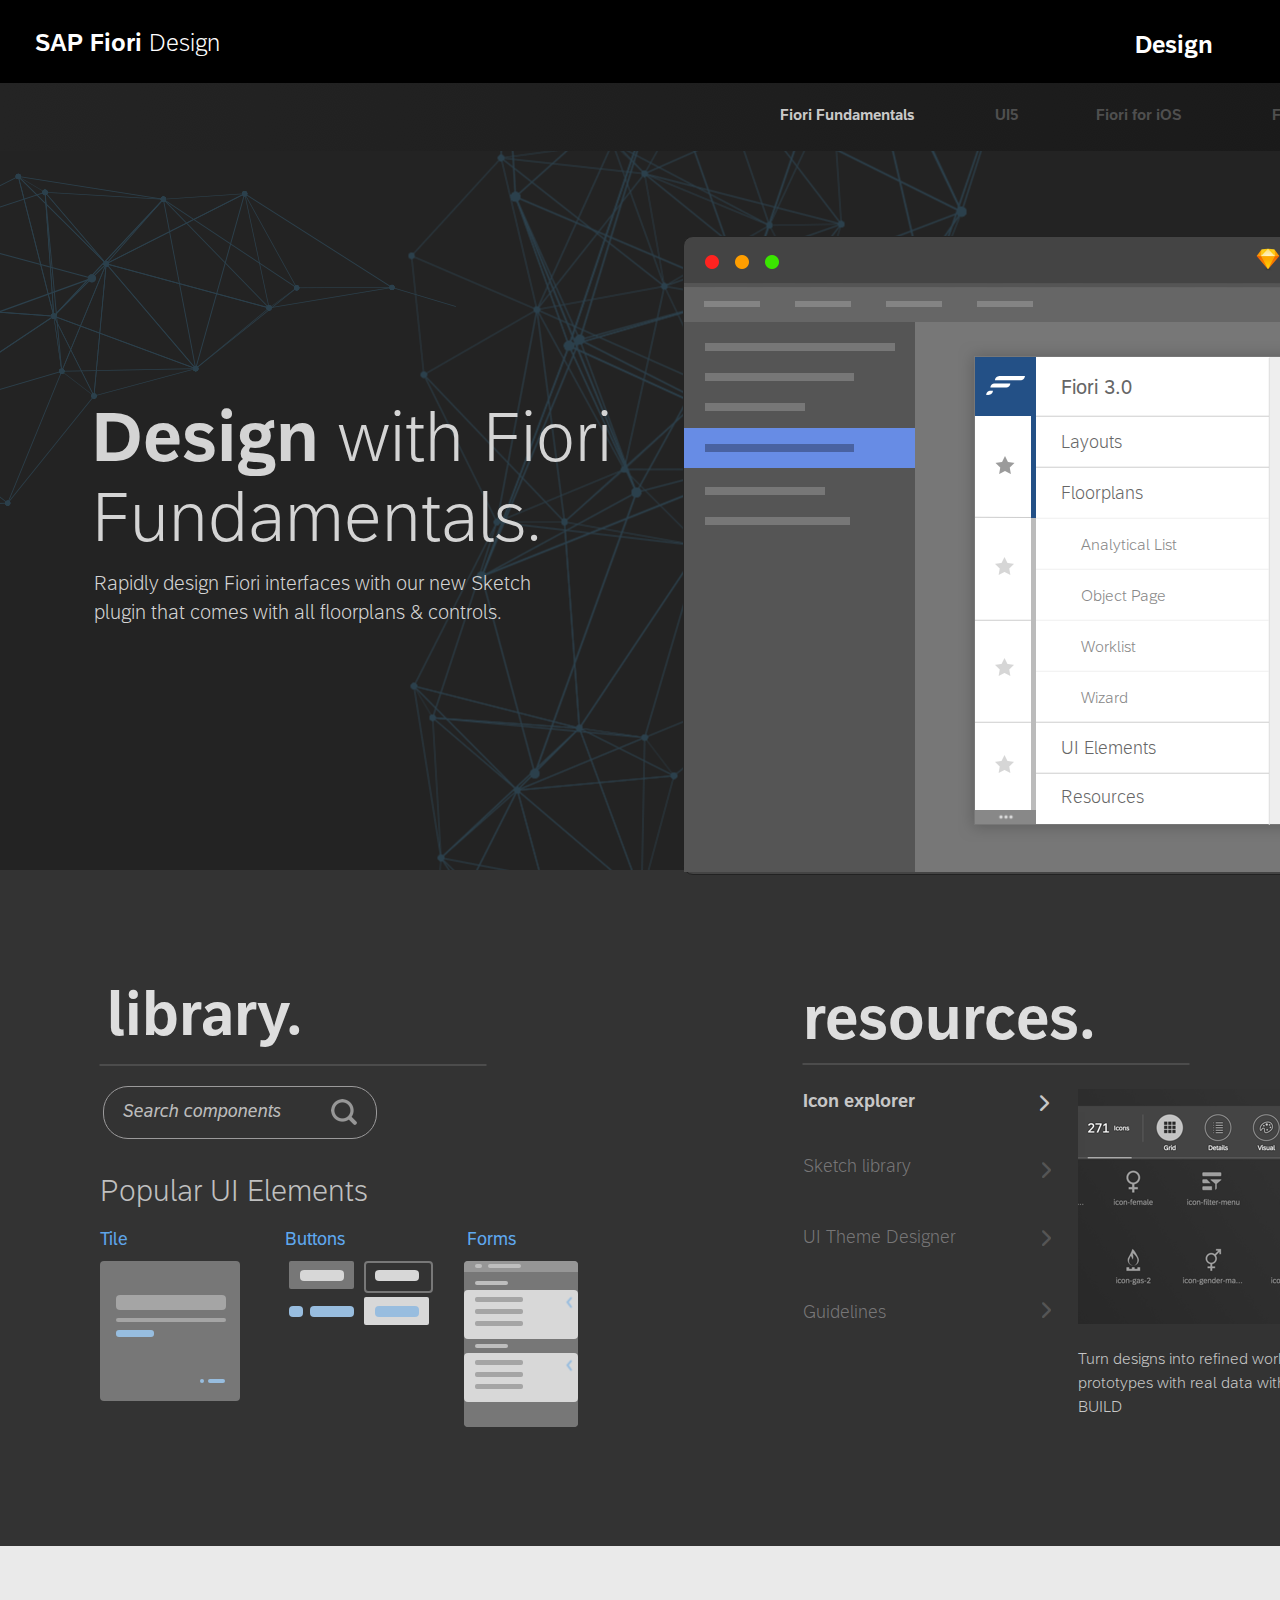
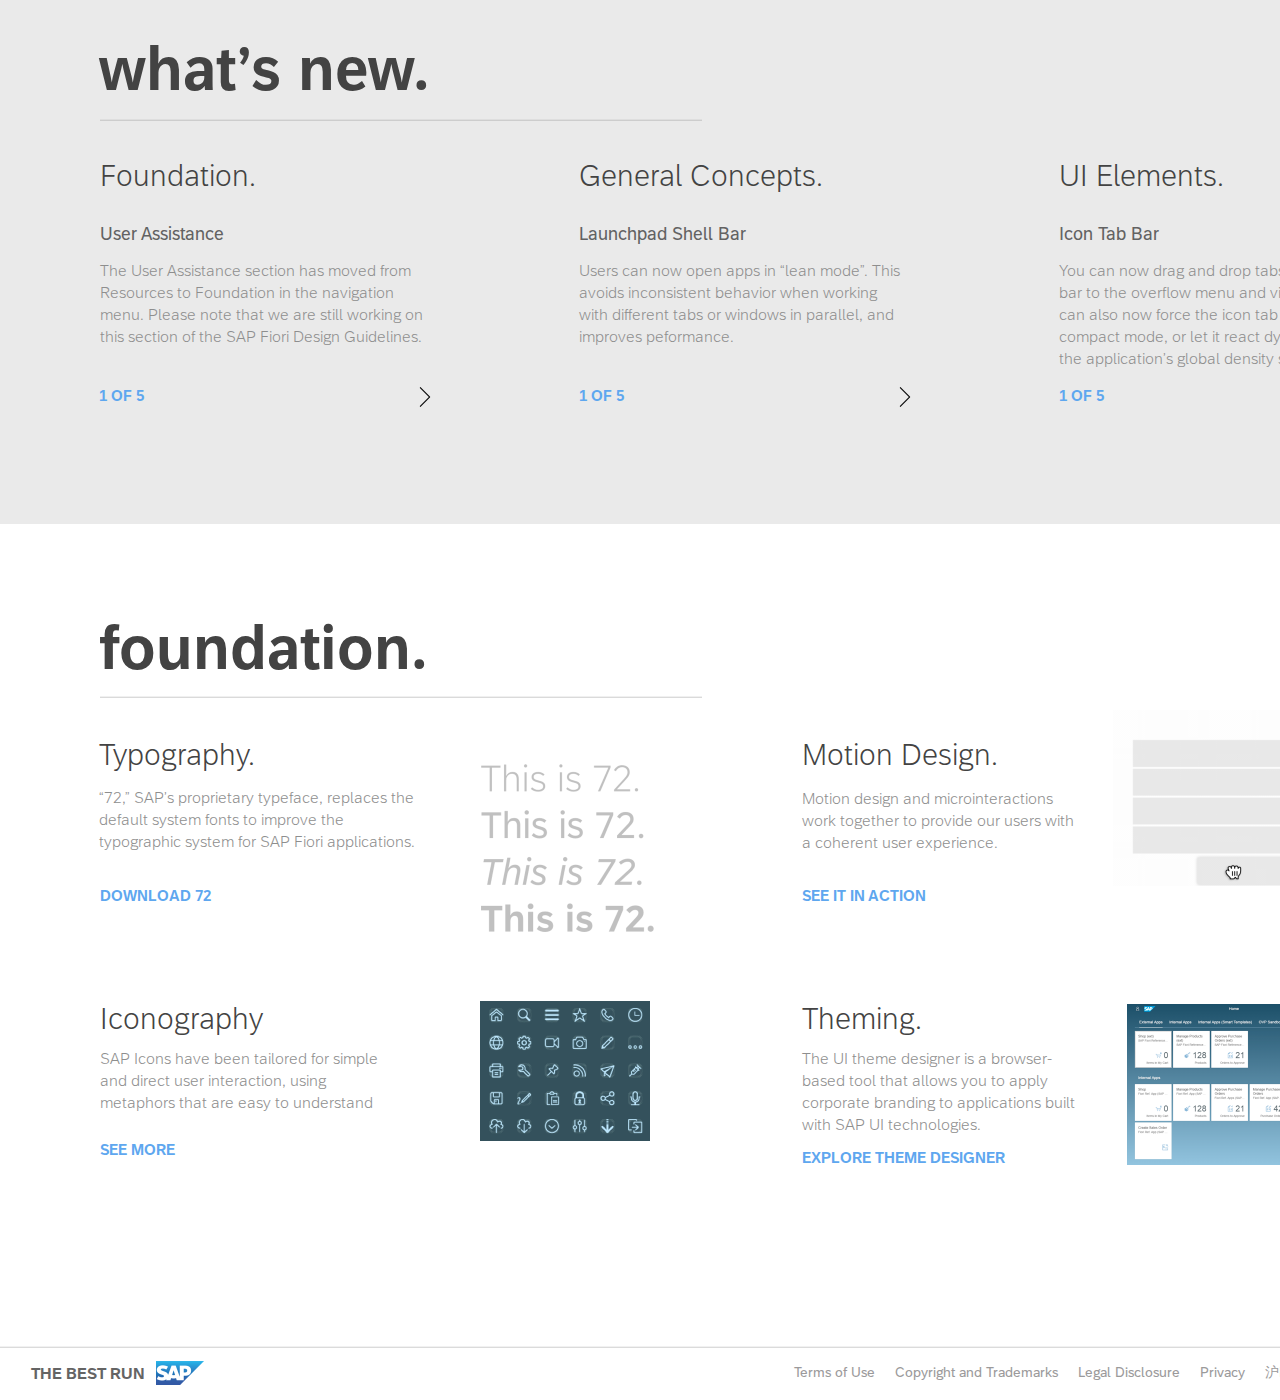
==== a2design.html @ 9e237ff6 "done" ====
<!DOCTYPE html>
<html>
    <head>
        <link href="./img/favicon.png" rel="shortcut icon"/>
        <meta charset="utf-8"/>
        <meta content="width=1440px, maximum-scale=1.0" name="viewport"/>
        <link href="./css/a2Design.css" rel="stylesheet" type="text/css"/>
        <meta content="Launchpad by Anima" name="author">
        </meta>
    </head>
    <body style="margin: 0;
 background: rgba(255, 255, 255, 1.0);">
        <input id="anPageName" name="page" type="hidden" value="a2design"/>
        <div class="a2design">
            <div style="width: 1440px; height: 100%; position:relative; margin:auto;">
                <div class="rectangle4">
                </div>
                <img anima-src="./img/2-design-group-1443.png" class="group1443" src="[data-uri]"/>
                <div class="designwithfiorifu">
                    <span class="span1">Design</span><span class="span2"> with Fiori Fundamentals.</span>
                </div>
                <div class="rapidlydesignfiori">
                    Rapidly design Fiori interfaces with our new Sketch plugin that comes with all floorplans &amp; controls.
                </div>
                <div class="rectangle17">
                </div>
                <div class="rectangle6copy">
                </div>
                <div class="foundation">
                    Foundation.
                </div>
                <div class="generalconcepts">
                    General Concepts.
                </div>
                <div class="uielements">
                    UI Elements.
                </div>
                <div class="theuserassistance">
                    The User Assistance section has moved from Resources to Foundation in the navigation menu. Please note that we are still working on this section of the SAP Fiori Design Guidelines.
                </div>
                <div class="userscannowopena">
                    Users can now open apps in “lean mode”. This avoids inconsistent behavior when working with different tabs or windows in parallel, and improves peformance.
                </div>
                <div class="youcannowdragand">
                    You can now drag and drop tabs from the tab bar to the overflow menu and vice versa. You can also now force the icon tab bar into a compact mode, or let it react dynamically to the application’s global density setting.
                </div>
                <div class="userassistance">
                    User Assistance
                </div>
                <div class="launchpadshellbar">
                    Launchpad Shell Bar
                </div>
                <div class="icontabbar">
                    Icon Tab Bar
                </div>
                <div class="a1of5copy4">
                    1 OF 5
                </div>
                <div class="a1of5copy5">
                    1 OF 5
                </div>
                <div class="a1of5copy6">
                    1 OF 5
                </div>
                <img anima-src="./img/3-develop-next@2x.png" class="nextcopy4" src="[data-uri]"/>
                <img anima-src="./img/3-develop-next@2x.png" class="nextcopy5" src="[data-uri]"/>
                <img anima-src="./img/3-develop-next@2x.png" class="nextcopy6" src="[data-uri]"/>
                <div class="rectangle16">
                </div>
                <div class="foundation1">
                    foundation.
                </div>
                <div class="typography">
                    Typography.
                </div>
                <div class="motiondesign">
                    Motion Design.
                </div>
                <div class="theming">
                    Theming.
                </div>
                <div class="iconography">
                    Iconography
                </div>
                <div class="u201c72u201dsapu2019spropriet">
                    “72,” SAP’s proprietary typeface, replaces the default system fonts to improve the typographic system for SAP Fiori applications.
                </div>
                <div class="motiondesignandmi">
                    Motion design and microinteractions work together to provide our users with a coherent user experience.
                </div>
                <div class="theuithemedesigne">
                    The UI theme designer is a browser-based tool that allows you to apply corporate branding to applications built with SAP UI technologies.
                </div>
                <div class="sapiconshavebeen">
                    SAP Icons have been tailored for simple and direct user interaction, using metaphors that are easy to understand
                </div>
                <div class="seemore">
                    SEE MORE
                </div>
                <div class="download72">
                    DOWNLOAD 72
                </div>
                <div class="seeitinaction">
                    SEE IT IN ACTION
                </div>
                <div class="explorethemedesign">
                    EXPLORE THEME DESIGNER
                </div>
                <img anima-src="./img/2-design-bitmap@2x.png" class="bitmap" src="[data-uri]"/>
                <img anima-src="./img/2-design-bitmap 1@2x.png" class="bitmap1" src="[data-uri]"/>
                <img anima-src="./img/2-design-bitmap 2@2x.png" class="bitmap2" src="[data-uri]"/>
                <img anima-src="./img/2-design-bitmap 3@2x.png" class="bitmap3" src="[data-uri]"/>
                <div class="whatu2019snew">
                    what’s new.
                </div>
                <img anima-src="./img/1-home-line-copy-2.png" class="linecopy2" src="[data-uri]"/>
                <img anima-src="./img/1-home-line-copy-2.png" class="linecopy5" src="[data-uri]"/>
                <div class="group3copy">
                    <img anima-src="./img/2-design-line-2-copy-3.png" class="line2copy3" src="[data-uri]"/>
                    <div class="shellfooter">
                        <div class="background">
                        </div>
                        <div class="privacy">
                            Privacy
                        </div>
                        <div class="u6caaicpu590709046015u53f72">
                            <span class="span1">沪</span><span class="span2">ICP</span><span class="span3">备</span><span class="span4">09046015</span><span class="span5">号</span><span class="span6">-2</span>
                        </div>
                        <div class="legaldisclosure">
                            Legal Disclosure
                        </div>
                        <div class="copyrightandtradem">
                            Copyright and Trademarks
                        </div>
                        <div class="termsofuse">
                            Terms of Use
                        </div>
                        <div class="group">
                            <div class="group2">
                                <img anima-src="./img/3-library-logo@2x.png" class="logo" src="[data-uri]"/>
                                <div class="thebestrun">
                                    THE BEST RUN
                                </div>
                            </div>
                        </div>
                    </div>
                </div>
                <div class="group14">
                    <img anima-src="./img/2-design-rectangle-6.png" class="rectangle6" src="[data-uri]"/>
                    <div class="fiorifundamentalscopy">
                        Fiori Fundamentals
                    </div>
                    <div class="ui5">
                        UI5
                    </div>
                    <div class="fioriforios">
                        Fiori for iOS
                    </div>
                    <div class="fioriforandroid">
                        Fiori for Android
                    </div>
                    <div class="group2copy">
                        <div class="rectangle13">
                        </div>
                        <div class="rectangle13copy">
                        </div>
                        <div class="develop1">
                            Develop
                        </div>
                        <div class="design1">
                            Design
                        </div>
                    </div>
                    <div class="rectangle5">
                    </div>
                    <a href="index.html">
                        <div class="sapfioridesign">
                            <span class="span1">SAP Fiori </span><span class="span2">Design </span>
                        </div>
                    </a>
                    <div class="design">
                        Design
                    </div>
                    <a href="a3develop.html">
                        <div class="develop">
                            Develop
                        </div>
                    </a>
                </div>
                <div class="group5">
                    <div class="tile">
                        Tile
                    </div>
                    <div class="popularuielements">
                        Popular UI Elements
                    </div>
                    <div class="buttons">
                        Buttons
                    </div>
                    <div class="forms">
                        Forms
                    </div>
                    <div class="resources">
                        resources.
                    </div>
                    <div class="iconexplorer">
                        Icon explorer
                    </div>
                    <div class="sketchlibrary">
                        Sketch library
                    </div>
                    <div class="uithemedesigner">
                        UI Theme Designer
                    </div>
                    <div class="guidelines">
                        Guidelines
                    </div>
                    <a href="a3library.html">
                        <div class="library">
                            library.
                        </div>
                    </a>
                    <img anima-src="./img/2-design-line-copy-2 1.png" class="linecopy21" src="[data-uri]"/>
                    <img anima-src="./img/2-design-line-copy-2 1.png" class="linecopy3" src="[data-uri]"/>
                    <div class="ue0e3">
                        
                    </div>
                    <div class="ue0e3copy">
                        
                    </div>
                    <div class="ue0e3copy2">
                        
                    </div>
                    <div class="ue0e3copy3">
                        
                    </div>
                    <div class="rectangle10">
                    </div>
                    <img anima-src="./img/2-design-search@2x.png" class="search" src="[data-uri]"/>
                    <div class="searchcomponents">
                        Search components
                    </div>
                    <div class="turndesignsintore">
                        Turn designs into refined working prototypes with real data with BUILD
                    </div>
                    <div class="group16">
                        <div class="rectangle12">
                        </div>
                        <div class="rectanglecopy">
                        </div>
                        <div class="rectanglecopy2">
                        </div>
                        <div class="rectangle23copy">
                        </div>
                        <div class="rectangle23copy4">
                        </div>
                        <div class="rectangle23copy5">
                        </div>
                    </div>
                    <div class="group17">
                        <div class="group16copy2">
                            <div class="rectangle12">
                            </div>
                        </div>
                        <div class="group16copy3">
                            <div class="rectangle12">
                            </div>
                        </div>
                        <div class="group16copy4">
                            <div class="rectangle12">
                            </div>
                        </div>
                        <div class="rectangle24">
                        </div>
                        <div class="rectangle24copy">
                        </div>
                        <div class="rectangle24copy2">
                        </div>
                        <div class="rectangle24copy3">
                        </div>
                        <div class="rectangle24copy4">
                        </div>
                    </div>
                    <div class="group18">
                        <div class="rectangle12">
                        </div>
                        <div class="rectangle">
                        </div>
                        <div class="rectanglecopy5">
                        </div>
                        <div class="rectanglecopy21">
                        </div>
                        <div class="rectanglecopy11">
                        </div>
                        <div class="rectanglecopy12">
                        </div>
                        <div class="rectanglecopy9">
                        </div>
                        <div class="rectanglecopy10">
                        </div>
                        <div class="rectanglecopy16">
                        </div>
                        <div class="rectanglecopy23">
                        </div>
                        <div class="rectanglecopy15">
                        </div>
                        <div class="rectanglecopy24">
                        </div>
                        <div class="rectanglecopy22">
                        </div>
                        <div class="rectanglecopy25">
                        </div>
                        <img anima-src="./img/2-design-path-3-copy@2x.png" class="path3" src="[data-uri]"/>
                        <img anima-src="./img/2-design-path-3-copy@2x.png" class="path3copy" src="[data-uri]"/>
                    </div>
                    <div class="a01">
                        <div class="mask">
                        </div>
                        <img anima-src="./img/2-design-01.png" class="a011" src="[data-uri]"/>
                    </div>
                </div>
                <img anima-src="./img/3-develop-group-1443-copy-2.png" class="group1443copy" src="[data-uri]"/>
                <div class="group4copy">
                    <div class="mask">
                    </div>
                    <div class="group4copy1">
                        <div class="rectangle7">
                        </div>
                        <div class="rectangle8">
                        </div>
                        <div class="rectangle81">
                        </div>
                        <div class="rectangle14copy">
                        </div>
                        <div class="rectangle14copy5">
                        </div>
                        <div class="rectangle14copy6">
                        </div>
                        <div class="rectangle14copy7">
                        </div>
                        <div class="rectangle82">
                        </div>
                        <img anima-src="./img/3-develop-line-4.png" class="line4" src="[data-uri]"/>
                        <img anima-src="./img/2-design-oval@2x.png" class="oval" src="[data-uri]"/>
                        <img anima-src="./img/3-develop-oval 1@2x.png" class="oval1" src="[data-uri]"/>
                        <img anima-src="./img/2-design-oval 2@2x.png" class="oval2" src="[data-uri]"/>
                        <div class="rectangle14">
                        </div>
                        <div class="rectangle141">
                        </div>
                        <div class="rectangle14copy1">
                        </div>
                        <div class="rectangle142">
                        </div>
                        <div class="rectangle14copy2">
                        </div>
                        <div class="rectangle15">
                        </div>
                        <div class="rectangle143">
                        </div>
                        <img anima-src="./img/2-design-sketch-mac-icon2x@2x.png" class="sketchmacicon2x" src="[data-uri]"/>
                        <div class="group3">
                            <img anima-src="./img/2-design-rectangle-16.png" class="rectangle162" src="[data-uri]"/>
                            <div class="rectangle161">
                            </div>
                            <img anima-src="./img/2-design-line-5.png" class="line5" src="[data-uri]"/>
                            <img anima-src="./img/2-design-line-5 1.png" class="line51" src="[data-uri]"/>
                            <div class="rectangle174">
                            </div>
                            <div class="rectangle171">
                            </div>
                            <div class="overviewpage">
                                <span class="span1">Overview <br /></span><span class="span2">Page</span>
                            </div>
                            <div class="fiori30">
                                Fiori 3.0
                            </div>
                            <div class="layouts">
                                Layouts
                            </div>
                            <div class="floorplans">
                                Floorplans
                            </div>
                            <div class="analyticallist">
                                Analytical List
                            </div>
                            <div class="objectpage">
                                Object Page
                            </div>
                            <div class="worklist">
                                Worklist
                            </div>
                            <div class="wizard">
                                Wizard
                            </div>
                            <div class="uielements1">
                                UI Elements
                            </div>
                            <div class="resources">
                                Resources
                            </div>
                            <img anima-src="./img/2-design-line-6@2x.png" class="line6" src="[data-uri]"/>
                            <img anima-src="./img/2-design-line-6-copy-7@2x.png" class="line6copy" src="[data-uri]"/>
                            <img anima-src="./img/2-design-line-6-copy-5@2x.png" class="line6copy2" src="[data-uri]"/>
                            <img anima-src="./img/2-design-line-6-copy-5@2x.png" class="line6copy3" src="[data-uri]"/>
                            <img anima-src="./img/2-design-line-6-copy-5@2x.png" class="line6copy4" src="[data-uri]"/>
                            <img anima-src="./img/2-design-line-6-copy-5@2x.png" class="line6copy5" src="[data-uri]"/>
                            <img anima-src="./img/2-design-line-6-copy-7@2x.png" class="line6copy6" src="[data-uri]"/>
                            <img anima-src="./img/2-design-line-6-copy-7@2x.png" class="line6copy7" src="[data-uri]"/>
                            <img anima-src="./img/2-design-line-7@2x.png" class="line7" src="[data-uri]"/>
                            <img anima-src="./img/2-design-line-7-copy-2@2x.png" class="line7copy" src="[data-uri]"/>
                            <img anima-src="./img/2-design-line-7-copy-2@2x.png" class="line7copy2" src="[data-uri]"/>
                            <div class="rectangle172">
                            </div>
                            <div class="rectangle173">
                            </div>
                            <div class="rectangle17copy">
                            </div>
                            <div class="rectangle18">
                            </div>
                            <div class="rectangle19">
                            </div>
                            <div class="rectangle191">
                            </div>
                            <div class="rectangle192">
                            </div>
                            <div class="rectangle19copy">
                            </div>
                            <div class="rectangle193">
                            </div>
                            <div class="rectangle194">
                            </div>
                            <div class="rectangle195">
                            </div>
                            <div class="rectangle196">
                            </div>
                            <div class="rectangle20">
                            </div>
                            <div class="rectangle201">
                            </div>
                            <div class="group2">
                                <img anima-src="./img/2-design-oval-2@2x.png" class="oval21" src="[data-uri]"/>
                                <img anima-src="./img/2-design-oval-2@2x.png" class="oval2copy" src="[data-uri]"/>
                                <img anima-src="./img/2-design-oval-2@2x.png" class="oval2copy2" src="[data-uri]"/>
                            </div>
                            <img anima-src="./img/2-design-bitmap 4@2x.png" class="bitmap4" src="[data-uri]"/>
                            <img anima-src="./img/2-design-star@2x.png" class="star" src="[data-uri]"/>
                            <img anima-src="./img/2-design-star-copy-3@2x.png" class="starcopy" src="[data-uri]"/>
                            <img anima-src="./img/2-design-star-copy-3@2x.png" class="starcopy2" src="[data-uri]"/>
                            <img anima-src="./img/2-design-star-copy-3@2x.png" class="starcopy3" src="[data-uri]"/>
                        </div>
                    </div>
                </div>
            </div>
        </div>
        <!-- Scripts -->
        <script>
            anima_isHidden = function(e) {
                if (!(e instanceof HTMLElement)) return !1;
                if (getComputedStyle(e).display == "none") return !0; else if (e.parentNode && anima_isHidden(e.parentNode)) return !0;
                return !1;
            };
            anima_loadAsyncSrcForTag = function(tag) {
                var elements = document.getElementsByTagName(tag);
                var toLoad = [];
                for (var i = 0; i < elements.length; i++) {
                    var e = elements[i];
                    var src = e.getAttribute("src");
                    var loaded = (src != undefined && src.length > 0 && src != '[data-uri]');
                    if (loaded) continue;
                    var asyncSrc = e.getAttribute("anima-src");
                    if (asyncSrc == undefined || asyncSrc.length == 0) continue;
                    if (anima_isHidden(e)) continue;
                    toLoad.push(e);
                }
                toLoad.sort(function(a, b) {
                    return anima_getTop(a) - anima_getTop(b);
                });
                for (var i = 0; i < toLoad.length; i++) {
                    var e = toLoad[i];
                    var asyncSrc = e.getAttribute("anima-src");
                    e.setAttribute("src", asyncSrc);
                }
            };
            anima_pauseHiddenVideos = function(tag) {
                var elements = document.getElementsByTagName("video");
                for (var i = 0; i < elements.length; i++) {
                    var e = elements[i];
                    var isPlaying = !!(e.currentTime > 0 && !e.paused && !e.ended && e.readyState > 2);
                    var isHidden = anima_isHidden(e);
                    if (!isPlaying && !isHidden && e.getAttribute("autoplay") == "autoplay") {
                        e.play();
                    } else if (isPlaying && isHidden) {
                        e.pause();
                    }
                }
            };
            anima_loadAsyncSrc = function(tag) {
                anima_loadAsyncSrcForTag("img");
                anima_loadAsyncSrcForTag("iframe");
                anima_loadAsyncSrcForTag("video");
                anima_pauseHiddenVideos();
            };
            var anima_getTop = function(e) {
                var top = 0;
                do {
                    top += e.offsetTop || 0;
                    e = e.offsetParent;
                } while (e);
                return top;
            };
            anima_loadAsyncSrc();
            anima_old_onResize = window.onresize;
            anima_new_onResize = undefined;
            anima_updateOnResize = function() {
                if (anima_new_onResize == undefined || window.onresize != anima_new_onResize) {
                    anima_new_onResize = function(x) {
                        if (anima_old_onResize != undefined) anima_old_onResize(x);
                        anima_loadAsyncSrc();
                    };
                    window.onresize = anima_new_onResize;
                    setTimeout(function() {
                        anima_updateOnResize();
                    }, 3000);
                }
            };
            anima_updateOnResize();
            setTimeout(function() {
                anima_loadAsyncSrc();
            }, 200);
        </script>
        <!-- End of Scripts -->
    </body>
</html>
---- css/a2Design.css ----
@import url('https://fonts.googleapis.com/css?family=Roboto:400,700');

@font-face {
  font-family: "72-Bold";
  src: url('../fonts/72-Bold.ttf') format("truetype");
}
@font-face {
  font-family: "72-Light";
  src: url('../fonts/72-Light.ttf') format("truetype");
}
@font-face {
  font-family: "72-Regular";
  src: url('../fonts/72-Regular.ttf') format("truetype");
}
@font-face {
  font-family: "SAP-icons";
  src: url('../fonts/SAP-icons.ttf') format("truetype");
}
@font-face {
  font-family: "72-Italic";
  src: url('../fonts/72-Italic.ttf') format("truetype");
}

.a2design {
  width               : 100%;
  min-width           : 1440px;
  height              : 100vh;
  min-height          : 3000px;
  position            : relative;
  overflow            : hidden;
  margin              : 0px;
  background-color    : rgba(255, 255, 255, 1.0);
}
a {
  text-decoration     : none;
}
div {
  -webkit-text-size-adjust: none;
}
div {
  -webkit-text-size-adjust: none;
}
.a2design .rectangle4 {
  background-color    : rgba(35, 35, 35, 1.0);
  top                 : 0px;
  height              : 876px;
  width               : 1440px;
  position            : absolute;
  margin              : 0;
  left                : 0px;
  -ms-transform       : rotate(0deg); /* IE 9 */
  -webkit-transform   : rotate(0deg); /* Chrome, Safari, Opera */
  transform           : rotate(0deg);
}
.a2design .group1443 {
  background-color    : rgba(255,255,255,0.0);
  top                 : 272px;
  height              : 612px;
  width               : 1253px;
  position            : absolute;
  margin              : 0;
  left                : 87px;
  -ms-transform       : rotate(-90deg); /* IE 9 */
  -webkit-transform   : rotate(-90deg); /* Chrome, Safari, Opera */
  transform           : rotate(-90deg);
}
.a2design .designwithfiorifu {
  background-color    : rgba(255,255,255,0.0);
  top                 : 397px;
  height              : auto;
  width               : 562px;
  position            : absolute;
  margin              : 0;
  left                : 92px;
  -ms-transform       : rotate(0deg); /* IE 9 */
  -webkit-transform   : rotate(0deg); /* Chrome, Safari, Opera */
  transform           : rotate(0deg);
  font-family         : "72-Bold", Helvetica, Arial, serif;
  font-size           : 70.0px;
  color               : rgba(212, 212, 212, 1.0);
  text-align          : left;
  line-height         : 80.0px;
}
.a2design .designwithfiorifu .span1 {
  
}
.a2design .designwithfiorifu .span2 {
  font-family         : "72-Light", Helvetica, Arial, serif;
}
.a2design .rapidlydesignfiori {
  background-color    : rgba(255,255,255,0.0);
  top                 : 568px;
  height              : auto;
  width               : 468px;
  position            : absolute;
  margin              : 0;
  left                : 94px;
  -ms-transform       : rotate(0deg); /* IE 9 */
  -webkit-transform   : rotate(0deg); /* Chrome, Safari, Opera */
  transform           : rotate(0deg);
  font-family         : "72-Light", Helvetica, Arial, serif;
  font-size           : 20.0px;
  color               : rgba(212, 212, 212, 1.0);
  text-align          : left;
  line-height         : 29.0px;
}
.a2design .rectangle17 {
  background-color    : rgba(51, 51, 51, 1.0);
  top                 : 870px;
  height              : 676px;
  width               : 1440px;
  position            : absolute;
  margin              : 0;
  left                : 0px;
  -ms-transform       : rotate(0deg); /* IE 9 */
  -webkit-transform   : rotate(0deg); /* Chrome, Safari, Opera */
  transform           : rotate(0deg);
}
.a2design .rectangle6copy {
  background-color    : rgba(234, 234, 234, 1.0);
  top                 : 1546px;
  height              : 578px;
  width               : 1440px;
  position            : absolute;
  margin              : 0;
  left                : 0px;
  -ms-transform       : rotate(0deg); /* IE 9 */
  -webkit-transform   : rotate(0deg); /* Chrome, Safari, Opera */
  transform           : rotate(0deg);
}
.a2design .foundation {
  background-color    : rgba(255,255,255,0.0);
  top                 : 1758px;
  height              : auto;
  width               : 307px;
  position            : absolute;
  margin              : 0;
  left                : 100px;
  -ms-transform       : rotate(0deg); /* IE 9 */
  -webkit-transform   : rotate(0deg); /* Chrome, Safari, Opera */
  transform           : rotate(0deg);
  font-family         : "72-Light", Helvetica, Arial, serif;
  font-size           : 30.0px;
  color               : rgba(67, 67, 67, 1.0);
  text-align          : left;
  line-height         : 34.0px;
}
.a2design .generalconcepts {
  background-color    : rgba(255,255,255,0.0);
  top                 : 1758px;
  height              : auto;
  width               : auto;
  position            : absolute;
  margin              : 0;
  left                : 579px;
  -ms-transform       : rotate(0deg); /* IE 9 */
  -webkit-transform   : rotate(0deg); /* Chrome, Safari, Opera */
  transform           : rotate(0deg);
  font-family         : "72-Light", Helvetica, Arial, serif;
  font-size           : 30.0px;
  color               : rgba(67, 67, 67, 1.0);
  text-align          : left;
  line-height         : 34.0px;
}
.a2design .uielements {
  background-color    : rgba(255,255,255,0.0);
  top                 : 1758px;
  height              : auto;
  width               : 201px;
  position            : absolute;
  margin              : 0;
  left                : 1059px;
  -ms-transform       : rotate(0deg); /* IE 9 */
  -webkit-transform   : rotate(0deg); /* Chrome, Safari, Opera */
  transform           : rotate(0deg);
  font-family         : "72-Light", Helvetica, Arial, serif;
  font-size           : 30.0px;
  color               : rgba(67, 67, 67, 1.0);
  text-align          : left;
  line-height         : 34.0px;
}
.a2design .theuserassistance {
  background-color    : rgba(255,255,255,0.0);
  top                 : 1860px;
  height              : auto;
  width               : 328px;
  position            : absolute;
  margin              : 0;
  left                : 100px;
  -ms-transform       : rotate(0deg); /* IE 9 */
  -webkit-transform   : rotate(0deg); /* Chrome, Safari, Opera */
  transform           : rotate(0deg);
  font-family         : "72-Light", Helvetica, Arial, serif;
  font-size           : 16.0px;
  color               : rgba(142, 142, 142, 1.0);
  text-align          : left;
  line-height         : 22.0px;
}
.a2design .userscannowopena {
  background-color    : rgba(255,255,255,0.0);
  top                 : 1860px;
  height              : auto;
  width               : 325px;
  position            : absolute;
  margin              : 0;
  left                : 579px;
  -ms-transform       : rotate(0deg); /* IE 9 */
  -webkit-transform   : rotate(0deg); /* Chrome, Safari, Opera */
  transform           : rotate(0deg);
  font-family         : "72-Light", Helvetica, Arial, serif;
  font-size           : 16.0px;
  color               : rgba(142, 142, 142, 1.0);
  text-align          : left;
  line-height         : 22.0px;
}
.a2design .youcannowdragand {
  background-color    : rgba(255,255,255,0.0);
  top                 : 1860px;
  height              : auto;
  width               : 325px;
  position            : absolute;
  margin              : 0;
  left                : 1059px;
  -ms-transform       : rotate(0deg); /* IE 9 */
  -webkit-transform   : rotate(0deg); /* Chrome, Safari, Opera */
  transform           : rotate(0deg);
  font-family         : "72-Light", Helvetica, Arial, serif;
  font-size           : 16.0px;
  color               : rgba(142, 142, 142, 1.0);
  text-align          : left;
  line-height         : 22.0px;
}
.a2design .userassistance {
  background-color    : rgba(255,255,255,0.0);
  top                 : 1824px;
  height              : auto;
  width               : 164px;
  position            : absolute;
  margin              : 0;
  left                : 100px;
  -ms-transform       : rotate(0deg); /* IE 9 */
  -webkit-transform   : rotate(0deg); /* Chrome, Safari, Opera */
  transform           : rotate(0deg);
  font-family         : "72-Regular", Helvetica, Arial, serif;
  font-size           : 18.0px;
  color               : rgba(98, 98, 98, 1.0);
  text-align          : left;
  line-height         : 21.0px;
}
.a2design .launchpadshellbar {
  background-color    : rgba(255,255,255,0.0);
  top                 : 1824px;
  height              : auto;
  width               : 248px;
  position            : absolute;
  margin              : 0;
  left                : 579px;
  -ms-transform       : rotate(0deg); /* IE 9 */
  -webkit-transform   : rotate(0deg); /* Chrome, Safari, Opera */
  transform           : rotate(0deg);
  font-family         : "72-Regular", Helvetica, Arial, serif;
  font-size           : 18.0px;
  color               : rgba(98, 98, 98, 1.0);
  text-align          : left;
  line-height         : 21.0px;
}
.a2design .icontabbar {
  background-color    : rgba(255,255,255,0.0);
  top                 : 1824px;
  height              : auto;
  width               : 164px;
  position            : absolute;
  margin              : 0;
  left                : 1059px;
  -ms-transform       : rotate(0deg); /* IE 9 */
  -webkit-transform   : rotate(0deg); /* Chrome, Safari, Opera */
  transform           : rotate(0deg);
  font-family         : "72-Regular", Helvetica, Arial, serif;
  font-size           : 18.0px;
  color               : rgba(98, 98, 98, 1.0);
  text-align          : left;
  line-height         : 21.0px;
}
.a2design .a1of5copy4 {
  background-color    : rgba(255,255,255,0.0);
  top                 : 1987px;
  height              : auto;
  width               : 69px;
  position            : absolute;
  margin              : 0;
  left                : 579px;
  -ms-transform       : rotate(0deg); /* IE 9 */
  -webkit-transform   : rotate(0deg); /* Chrome, Safari, Opera */
  transform           : rotate(0deg);
  font-family         : "72-Bold", Helvetica, Arial, serif;
  font-size           : 15.0px;
  color               : rgba(94, 167, 239, 1.0);
  text-align          : left;
  line-height         : 17.0px;
}
.a2design .a1of5copy5 {
  background-color    : rgba(255,255,255,0.0);
  top                 : 1987px;
  height              : auto;
  width               : 69px;
  position            : absolute;
  margin              : 0;
  left                : 99px;
  -ms-transform       : rotate(0deg); /* IE 9 */
  -webkit-transform   : rotate(0deg); /* Chrome, Safari, Opera */
  transform           : rotate(0deg);
  font-family         : "72-Bold", Helvetica, Arial, serif;
  font-size           : 15.0px;
  color               : rgba(94, 167, 239, 1.0);
  text-align          : left;
  line-height         : 17.0px;
}
.a2design .a1of5copy6 {
  background-color    : rgba(255,255,255,0.0);
  top                 : 1987px;
  height              : auto;
  width               : 69px;
  position            : absolute;
  margin              : 0;
  left                : 1059px;
  -ms-transform       : rotate(0deg); /* IE 9 */
  -webkit-transform   : rotate(0deg); /* Chrome, Safari, Opera */
  transform           : rotate(0deg);
  font-family         : "72-Bold", Helvetica, Arial, serif;
  font-size           : 15.0px;
  color               : rgba(94, 167, 239, 1.0);
  text-align          : left;
  line-height         : 17.0px;
}
.a2design .nextcopy4 {
  background-color    : rgba(255,255,255,0.0);
  top                 : 1987px;
  height              : 20px;
  width               : 20px;
  position            : absolute;
  margin              : 0;
  left                : 895px;
  -ms-transform       : rotate(0deg); /* IE 9 */
  -webkit-transform   : rotate(0deg); /* Chrome, Safari, Opera */
  transform           : rotate(0deg);
}
.a2design .nextcopy5 {
  background-color    : rgba(255,255,255,0.0);
  top                 : 1987px;
  height              : 20px;
  width               : 20px;
  position            : absolute;
  margin              : 0;
  left                : 415px;
  -ms-transform       : rotate(0deg); /* IE 9 */
  -webkit-transform   : rotate(0deg); /* Chrome, Safari, Opera */
  transform           : rotate(0deg);
}
.a2design .nextcopy6 {
  background-color    : rgba(255,255,255,0.0);
  top                 : 1987px;
  height              : 20px;
  width               : 20px;
  position            : absolute;
  margin              : 0;
  left                : 1362px;
  -ms-transform       : rotate(0deg); /* IE 9 */
  -webkit-transform   : rotate(0deg); /* Chrome, Safari, Opera */
  transform           : rotate(0deg);
}
.a2design .rectangle16 {
  background-color    : rgba(255, 255, 255, 1.0);
  top                 : 2124px;
  height              : 876px;
  width               : 1440px;
  position            : absolute;
  margin              : 0;
  left                : 0px;
  -ms-transform       : rotate(0deg); /* IE 9 */
  -webkit-transform   : rotate(0deg); /* Chrome, Safari, Opera */
  transform           : rotate(0deg);
}
.a2design .foundation1 {
  background-color    : rgba(255,255,255,0.0);
  top                 : 2214px;
  height              : auto;
  width               : 362px;
  position            : absolute;
  margin              : 0;
  left                : 99px;
  -ms-transform       : rotate(0deg); /* IE 9 */
  -webkit-transform   : rotate(0deg); /* Chrome, Safari, Opera */
  transform           : rotate(0deg);
  font-family         : "72-Bold", Helvetica, Arial, serif;
  font-size           : 60.0px;
  color               : rgba(67, 67, 67, 1.0);
  text-align          : left;
  line-height         : 69.0px;
}
.a2design .typography {
  background-color    : rgba(255,255,255,0.0);
  top                 : 2337px;
  height              : auto;
  width               : 307px;
  position            : absolute;
  margin              : 0;
  left                : 99px;
  -ms-transform       : rotate(0deg); /* IE 9 */
  -webkit-transform   : rotate(0deg); /* Chrome, Safari, Opera */
  transform           : rotate(0deg);
  font-family         : "72-Light", Helvetica, Arial, serif;
  font-size           : 30.0px;
  color               : rgba(67, 67, 67, 1.0);
  text-align          : left;
  line-height         : 34.0px;
}
.a2design .motiondesign {
  background-color    : rgba(255,255,255,0.0);
  top                 : 2337px;
  height              : auto;
  width               : 307px;
  position            : absolute;
  margin              : 0;
  left                : 802px;
  -ms-transform       : rotate(0deg); /* IE 9 */
  -webkit-transform   : rotate(0deg); /* Chrome, Safari, Opera */
  transform           : rotate(0deg);
  font-family         : "72-Light", Helvetica, Arial, serif;
  font-size           : 30.0px;
  color               : rgba(67, 67, 67, 1.0);
  text-align          : left;
  line-height         : 34.0px;
}
.a2design .theming {
  background-color    : rgba(255,255,255,0.0);
  top                 : 2601px;
  height              : auto;
  width               : 201px;
  position            : absolute;
  margin              : 0;
  left                : 802px;
  -ms-transform       : rotate(0deg); /* IE 9 */
  -webkit-transform   : rotate(0deg); /* Chrome, Safari, Opera */
  transform           : rotate(0deg);
  font-family         : "72-Light", Helvetica, Arial, serif;
  font-size           : 30.0px;
  color               : rgba(67, 67, 67, 1.0);
  text-align          : left;
  line-height         : 34.0px;
}
.a2design .iconography {
  background-color    : rgba(255,255,255,0.0);
  top                 : 2601px;
  height              : auto;
  width               : 260px;
  position            : absolute;
  margin              : 0;
  left                : 100px;
  -ms-transform       : rotate(0deg); /* IE 9 */
  -webkit-transform   : rotate(0deg); /* Chrome, Safari, Opera */
  transform           : rotate(0deg);
  font-family         : "72-Light", Helvetica, Arial, serif;
  font-size           : 30.0px;
  color               : rgba(67, 67, 67, 1.0);
  text-align          : left;
  line-height         : 34.0px;
}
.a2design .u201c72u201dsapu2019spropriet {
  background-color    : rgba(255,255,255,0.0);
  top                 : 2387px;
  height              : auto;
  width               : 325px;
  position            : absolute;
  margin              : 0;
  left                : 99px;
  -ms-transform       : rotate(0deg); /* IE 9 */
  -webkit-transform   : rotate(0deg); /* Chrome, Safari, Opera */
  transform           : rotate(0deg);
  font-family         : "72-Light", Helvetica, Arial, serif;
  font-size           : 16.0px;
  color               : rgba(142, 142, 142, 1.0);
  text-align          : left;
  line-height         : 22.0px;
}
.a2design .motiondesignandmi {
  background-color    : rgba(255,255,255,0.0);
  top                 : 2388px;
  height              : auto;
  width               : 284px;
  position            : absolute;
  margin              : 0;
  left                : 802px;
  -ms-transform       : rotate(0deg); /* IE 9 */
  -webkit-transform   : rotate(0deg); /* Chrome, Safari, Opera */
  transform           : rotate(0deg);
  font-family         : "72-Light", Helvetica, Arial, serif;
  font-size           : 16.0px;
  color               : rgba(142, 142, 142, 1.0);
  text-align          : left;
  line-height         : 22.0px;
}
.a2design .theuithemedesigne {
  background-color    : rgba(255,255,255,0.0);
  top                 : 2648px;
  height              : auto;
  width               : 292px;
  position            : absolute;
  margin              : 0;
  left                : 802px;
  -ms-transform       : rotate(0deg); /* IE 9 */
  -webkit-transform   : rotate(0deg); /* Chrome, Safari, Opera */
  transform           : rotate(0deg);
  font-family         : "72-Light", Helvetica, Arial, serif;
  font-size           : 16.0px;
  color               : rgba(142, 142, 142, 1.0);
  text-align          : left;
  line-height         : 22.0px;
}
.a2design .sapiconshavebeen {
  background-color    : rgba(255,255,255,0.0);
  top                 : 2648px;
  height              : auto;
  width               : 292px;
  position            : absolute;
  margin              : 0;
  left                : 100px;
  -ms-transform       : rotate(0deg); /* IE 9 */
  -webkit-transform   : rotate(0deg); /* Chrome, Safari, Opera */
  transform           : rotate(0deg);
  font-family         : "72-Light", Helvetica, Arial, serif;
  font-size           : 16.0px;
  color               : rgba(142, 142, 142, 1.0);
  text-align          : left;
  line-height         : 22.0px;
}
.a2design .seemore {
  background-color    : rgba(255,255,255,0.0);
  top                 : 2741px;
  height              : auto;
  width               : 136px;
  position            : absolute;
  margin              : 0;
  left                : 100px;
  -ms-transform       : rotate(0deg); /* IE 9 */
  -webkit-transform   : rotate(0deg); /* Chrome, Safari, Opera */
  transform           : rotate(0deg);
  font-family         : "72-Bold", Helvetica, Arial, serif;
  font-size           : 15.0px;
  color               : rgba(94, 167, 239, 1.0);
  text-align          : left;
  line-height         : 17.0px;
}
.a2design .download72 {
  background-color    : rgba(255,255,255,0.0);
  top                 : 2487px;
  height              : auto;
  width               : 136px;
  position            : absolute;
  margin              : 0;
  left                : 100px;
  -ms-transform       : rotate(0deg); /* IE 9 */
  -webkit-transform   : rotate(0deg); /* Chrome, Safari, Opera */
  transform           : rotate(0deg);
  font-family         : "72-Bold", Helvetica, Arial, serif;
  font-size           : 15.0px;
  color               : rgba(94, 167, 239, 1.0);
  text-align          : left;
  line-height         : 17.0px;
}
.a2design .seeitinaction {
  background-color    : rgba(255,255,255,0.0);
  top                 : 2487px;
  height              : auto;
  width               : 136px;
  position            : absolute;
  margin              : 0;
  left                : 802px;
  -ms-transform       : rotate(0deg); /* IE 9 */
  -webkit-transform   : rotate(0deg); /* Chrome, Safari, Opera */
  transform           : rotate(0deg);
  font-family         : "72-Bold", Helvetica, Arial, serif;
  font-size           : 15.0px;
  color               : rgba(94, 167, 239, 1.0);
  text-align          : left;
  line-height         : 17.0px;
}
.a2design .explorethemedesign {
  background-color    : rgba(255,255,255,0.0);
  top                 : 2749px;
  height              : auto;
  width               : 216px;
  position            : absolute;
  margin              : 0;
  left                : 802px;
  -ms-transform       : rotate(0deg); /* IE 9 */
  -webkit-transform   : rotate(0deg); /* Chrome, Safari, Opera */
  transform           : rotate(0deg);
  font-family         : "72-Bold", Helvetica, Arial, serif;
  font-size           : 15.0px;
  color               : rgba(94, 167, 239, 1.0);
  text-align          : left;
  line-height         : 17.0px;
}
.a2design .bitmap {
  background-color    : rgba(255,255,255,0.0);
  top                 : 2364px;
  height              : 168px;
  width               : 173px;
  position            : absolute;
  margin              : 0;
  left                : 481px;
  -ms-transform       : rotate(0deg); /* IE 9 */
  -webkit-transform   : rotate(0deg); /* Chrome, Safari, Opera */
  transform           : rotate(0deg);
  opacity             : 0.32;
}
.a2design .bitmap1 {
  background-color    : rgba(255,255,255,0.0);
  top                 : 2310px;
  height              : 176px;
  width               : 228px;
  position            : absolute;
  margin              : 0;
  left                : 1113px;
  -ms-transform       : rotate(0deg); /* IE 9 */
  -webkit-transform   : rotate(0deg); /* Chrome, Safari, Opera */
  transform           : rotate(0deg);
}
.a2design .bitmap2 {
  background-color    : rgba(255,255,255,0.0);
  top                 : 2601px;
  height              : 140px;
  width               : 170px;
  position            : absolute;
  margin              : 0;
  left                : 480px;
  -ms-transform       : rotate(0deg); /* IE 9 */
  -webkit-transform   : rotate(0deg); /* Chrome, Safari, Opera */
  transform           : rotate(0deg);
}
.a2design .bitmap3 {
  background-color    : rgba(255,255,255,0.0);
  top                 : 2604px;
  height              : 161px;
  width               : 214px;
  position            : absolute;
  margin              : 0;
  left                : 1127px;
  -ms-transform       : rotate(0deg); /* IE 9 */
  -webkit-transform   : rotate(0deg); /* Chrome, Safari, Opera */
  transform           : rotate(0deg);
}
.a2design .whatu2019snew {
  background-color    : rgba(255,255,255,0.0);
  top                 : 1635px;
  height              : auto;
  width               : 362px;
  position            : absolute;
  margin              : 0;
  left                : 99px;
  -ms-transform       : rotate(0deg); /* IE 9 */
  -webkit-transform   : rotate(0deg); /* Chrome, Safari, Opera */
  transform           : rotate(0deg);
  font-family         : "72-Bold", Helvetica, Arial, serif;
  font-size           : 60.0px;
  color               : rgba(67, 67, 67, 1.0);
  text-align          : left;
  line-height         : 69.0px;
}
.a2design .linecopy2 {
  background-color    : rgba(255,255,255,0.0);
  top                 : 1719px;
  height              : 2px;
  width               : 602px;
  position            : absolute;
  margin              : 0;
  left                : 100px;
  -ms-transform       : rotate(0deg); /* IE 9 */
  -webkit-transform   : rotate(0deg); /* Chrome, Safari, Opera */
  transform           : rotate(0deg);
  opacity             : 0.5;
}
.a2design .linecopy5 {
  background-color    : rgba(255,255,255,0.0);
  top                 : 2296px;
  height              : 2px;
  width               : 602px;
  position            : absolute;
  margin              : 0;
  left                : 100px;
  -ms-transform       : rotate(0deg); /* IE 9 */
  -webkit-transform   : rotate(0deg); /* Chrome, Safari, Opera */
  transform           : rotate(0deg);
  opacity             : 0.5;
}
.a2design .group3copy {
  background-color    : rgba(255,255,255,0.0);
  top                 : 2946px;
  height              : 51px;
  width               : 1441px;
  position            : absolute;
  margin              : 0;
  left                : -1px;
  -ms-transform       : rotate(0deg); /* IE 9 */
  -webkit-transform   : rotate(0deg); /* Chrome, Safari, Opera */
  transform           : rotate(0deg);
}
.a2design .group3copy .line2copy3 {
  background-color    : rgba(255,255,255,0.0);
  top                 : 0px;
  height              : 3px;
  width               : 1441px;
  position            : absolute;
  margin              : 0;
  left                : 0px;
  -ms-transform       : rotate(0deg); /* IE 9 */
  -webkit-transform   : rotate(0deg); /* Chrome, Safari, Opera */
  transform           : rotate(0deg);
}
.a2design .group3copy .shellfooter {
  background-color    : rgba(255,255,255,0.0);
  top                 : 3px;
  height              : 48px;
  width               : 1440px;
  position            : absolute;
  margin              : 0;
  left                : 0px;
  overflow            : hidden;
  -ms-transform       : rotate(0deg); /* IE 9 */
  -webkit-transform   : rotate(0deg); /* Chrome, Safari, Opera */
  transform           : rotate(0deg);
}
.a2design .group3copy .shellfooter .background {
  background-color    : rgba(255,255,255,0.0);
  top                 : 0px;
  height              : 48px;
  width               : 1440px;
  position            : absolute;
  margin              : 0;
  left                : 0px;
  -ms-transform       : rotate(0deg); /* IE 9 */
  -webkit-transform   : rotate(0deg); /* Chrome, Safari, Opera */
  transform           : rotate(0deg);
}
.a2design .group3copy .shellfooter .privacy {
  background-color    : rgba(255,255,255,0.0);
  top                 : 12px;
  height              : auto;
  width               : auto;
  position            : absolute;
  margin              : 0;
  left                : 1201px;
  -ms-transform       : rotate(0deg); /* IE 9 */
  -webkit-transform   : rotate(0deg); /* Chrome, Safari, Opera */
  transform           : rotate(0deg);
  font-family         : "72-Regular", Helvetica, Arial, serif;
  font-size           : 14.0px;
  color               : rgba(155, 154, 155, 1.0);
  text-align          : right;
  line-height         : 22.0px;
}
.a2design .group3copy .shellfooter .u6caaicpu590709046015u53f72 {
  background-color    : rgba(255,255,255,0.0);
  top                 : 12px;
  height              : auto;
  width               : auto;
  position            : absolute;
  margin              : 0;
  left                : 1266px;
  -ms-transform       : rotate(0deg); /* IE 9 */
  -webkit-transform   : rotate(0deg); /* Chrome, Safari, Opera */
  transform           : rotate(0deg);
  font-family         : "PingFangSC-Regular", Helvetica, Arial, serif;
  font-size           : 14.0px;
  color               : rgba(155, 154, 155, 1.0);
  text-align          : right;
  line-height         : 22.0px;
}
.a2design .group3copy .shellfooter .u6caaicpu590709046015u53f72 .span1 {
  
}
.a2design .group3copy .shellfooter .u6caaicpu590709046015u53f72 .span2 {
  font-family         : "72-Regular", Helvetica, Arial, serif;
}
.a2design .group3copy .shellfooter .u6caaicpu590709046015u53f72 .span3 {
  
}
.a2design .group3copy .shellfooter .u6caaicpu590709046015u53f72 .span4 {
  font-family         : "72-Regular", Helvetica, Arial, serif;
}
.a2design .group3copy .shellfooter .u6caaicpu590709046015u53f72 .span5 {
  
}
.a2design .group3copy .shellfooter .u6caaicpu590709046015u53f72 .span6 {
  font-family         : "72-Regular", Helvetica, Arial, serif;
}
.a2design .group3copy .shellfooter .legaldisclosure {
  background-color    : rgba(255,255,255,0.0);
  top                 : 12px;
  height              : auto;
  width               : auto;
  position            : absolute;
  margin              : 0;
  left                : 1079px;
  -ms-transform       : rotate(0deg); /* IE 9 */
  -webkit-transform   : rotate(0deg); /* Chrome, Safari, Opera */
  transform           : rotate(0deg);
  font-family         : "72-Regular", Helvetica, Arial, serif;
  font-size           : 14.0px;
  color               : rgba(155, 154, 155, 1.0);
  text-align          : right;
  line-height         : 22.0px;
}
.a2design .group3copy .shellfooter .copyrightandtradem {
  background-color    : rgba(255,255,255,0.0);
  top                 : 12px;
  height              : auto;
  width               : auto;
  position            : absolute;
  margin              : 0;
  left                : 896px;
  -ms-transform       : rotate(0deg); /* IE 9 */
  -webkit-transform   : rotate(0deg); /* Chrome, Safari, Opera */
  transform           : rotate(0deg);
  font-family         : "72-Regular", Helvetica, Arial, serif;
  font-size           : 14.0px;
  color               : rgba(155, 154, 155, 1.0);
  text-align          : right;
  line-height         : 22.0px;
}
.a2design .group3copy .shellfooter .termsofuse {
  background-color    : rgba(255,255,255,0.0);
  top                 : 12px;
  height              : auto;
  width               : auto;
  position            : absolute;
  margin              : 0;
  left                : 795px;
  -ms-transform       : rotate(0deg); /* IE 9 */
  -webkit-transform   : rotate(0deg); /* Chrome, Safari, Opera */
  transform           : rotate(0deg);
  font-family         : "72-Regular", Helvetica, Arial, serif;
  font-size           : 14.0px;
  color               : rgba(155, 154, 155, 1.0);
  text-align          : right;
  line-height         : 22.0px;
}
.a2design .group3copy .shellfooter .group {
  background-color    : rgba(255,255,255,0.0);
  top                 : 12px;
  height              : 24px;
  width               : 173px;
  position            : absolute;
  margin              : 0;
  left                : 32px;
  -ms-transform       : rotate(0deg); /* IE 9 */
  -webkit-transform   : rotate(0deg); /* Chrome, Safari, Opera */
  transform           : rotate(0deg);
}
.a2design .group3copy .shellfooter .group .group2 {
  background-color    : rgba(255,255,255,0.0);
  top                 : 0px;
  height              : 24px;
  width               : 173px;
  position            : relative;
  margin              : 0;
  left                : 0px;
  -ms-transform       : rotate(0deg); /* IE 9 */
  -webkit-transform   : rotate(0deg); /* Chrome, Safari, Opera */
  transform           : rotate(0deg);
}
.a2design .group3copy .shellfooter .group .group2 .logo {
  background-color    : rgba(255,255,255,0.0);
  top                 : 0px;
  height              : 24px;
  width               : 48px;
  position            : absolute;
  margin              : 0;
  left                : 125px;
  -ms-transform       : rotate(0deg); /* IE 9 */
  -webkit-transform   : rotate(0deg); /* Chrome, Safari, Opera */
  transform           : rotate(0deg);
}
.a2design .group3copy .shellfooter .group .group2 .thebestrun {
  background-color    : rgba(255,255,255,0.0);
  top                 : 4px;
  height              : auto;
  width               : auto;
  position            : absolute;
  margin              : 0;
  left                : 0px;
  -ms-transform       : rotate(0deg); /* IE 9 */
  -webkit-transform   : rotate(0deg); /* Chrome, Safari, Opera */
  transform           : rotate(0deg);
  font-family         : "72-Bold", Helvetica, Arial, serif;
  font-size           : 16.0px;
  color               : rgba(100, 100, 100, 1.0);
  text-align          : left;
  line-height         : 18.0px;
}
.a2design .group14 {
  background-color    : rgba(255,255,255,0.0);
  top                 : 0px;
  height              : 151px;
  width               : 1440px;
  position            : absolute;
  margin              : 0;
  left                : 0px;
  -ms-transform       : rotate(0deg); /* IE 9 */
  -webkit-transform   : rotate(0deg); /* Chrome, Safari, Opera */
  transform           : rotate(0deg);
}
.a2design .group14 .rectangle6 {
  background-color    : rgba(255,255,255,0.0);
  top                 : 83px;
  height              : 68px;
  width               : 1440px;
  position            : fixed;
  margin              : 0;
  left                : 0px;
  -ms-transform       : rotate(0deg); /* IE 9 */
  -webkit-transform   : rotate(0deg); /* Chrome, Safari, Opera */
  transform           : rotate(0deg);
}
.a2design .group14 .fiorifundamentalscopy {
  background-color    : rgba(255,255,255,0.0);
  top                 : 106px;
  height              : auto;
  width               : 147px;
  position            : absolute;
  margin              : 0;
  left                : 780px;
  -ms-transform       : rotate(0deg); /* IE 9 */
  -webkit-transform   : rotate(0deg); /* Chrome, Safari, Opera */
  transform           : rotate(0deg);
  font-family         : "72-Bold", Helvetica, Arial, serif;
  font-size           : 15.0px;
  color               : rgba(201, 201, 201, 1.0);
  text-align          : left;
  line-height         : 17.0px;
}
.a2design .group14 .ui5 {
  background-color    : rgba(255,255,255,0.0);
  top                 : 106px;
  height              : auto;
  width               : 34px;
  position            : absolute;
  margin              : 0;
  left                : 995px;
  -ms-transform       : rotate(0deg); /* IE 9 */
  -webkit-transform   : rotate(0deg); /* Chrome, Safari, Opera */
  transform           : rotate(0deg);
  font-family         : "72-Bold", Helvetica, Arial, serif;
  font-size           : 15.0px;
  color               : rgba(79, 79, 79, 1.0);
  text-align          : left;
  line-height         : 17.0px;
}
.a2design .group14 .fioriforios {
  background-color    : rgba(255,255,255,0.0);
  top                 : 106px;
  height              : auto;
  width               : 98px;
  position            : absolute;
  margin              : 0;
  left                : 1096px;
  -ms-transform       : rotate(0deg); /* IE 9 */
  -webkit-transform   : rotate(0deg); /* Chrome, Safari, Opera */
  transform           : rotate(0deg);
  font-family         : "72-Bold", Helvetica, Arial, serif;
  font-size           : 15.0px;
  color               : rgba(79, 79, 79, 1.0);
  text-align          : left;
  line-height         : 17.0px;
}
.a2design .group14 .fioriforandroid {
  background-color    : rgba(255,255,255,0.0);
  top                 : 106px;
  height              : auto;
  width               : 125px;
  position            : absolute;
  margin              : 0;
  left                : 1272px;
  -ms-transform       : rotate(0deg); /* IE 9 */
  -webkit-transform   : rotate(0deg); /* Chrome, Safari, Opera */
  transform           : rotate(0deg);
  font-family         : "72-Bold", Helvetica, Arial, serif;
  font-size           : 15.0px;
  color               : rgba(79, 79, 79, 1.0);
  text-align          : left;
  line-height         : 17.0px;
}
.a2design .group14 .group2copy {
  background-color    : rgba(255,255,255,0.0);
  top                 : 28px;
  height              : 36px;
  width               : 197px;
  position            : absolute;
  margin              : 0;
  left                : 1221px;
  -ms-transform       : rotate(0deg); /* IE 9 */
  -webkit-transform   : rotate(0deg); /* Chrome, Safari, Opera */
  transform           : rotate(0deg);
}
.a2design .group14 .group2copy .rectangle13 {
  background-color    : rgba(74, 73, 74, 1.0);
  top                 : 0px;
  height              : 36px;
  width               : 197px;
  position            : absolute;
  margin              : 0;
  left                : 0px;
  border-radius       : 18px;
  -ms-transform       : rotate(0deg); /* IE 9 */
  -webkit-transform   : rotate(0deg); /* Chrome, Safari, Opera */
  transform           : rotate(0deg);
}
.a2design .group14 .group2copy .rectangle13copy {
  background-color    : rgba(224, 224, 224, 1.0);
  top                 : 3px;
  height              : 30px;
  width               : 102px;
  position            : absolute;
  margin              : 0;
  left                : 91px;
  border-radius       : 15px;
  -ms-transform       : rotate(0deg); /* IE 9 */
  -webkit-transform   : rotate(0deg); /* Chrome, Safari, Opera */
  transform           : rotate(0deg);
}
.a2design .group14 .group2copy .develop1 {
  background-color    : rgba(255,255,255,0.0);
  top                 : 9px;
  height              : auto;
  width               : 67px;
  position            : absolute;
  margin              : 0;
  left                : 116px;
  -ms-transform       : rotate(0deg); /* IE 9 */
  -webkit-transform   : rotate(0deg); /* Chrome, Safari, Opera */
  transform           : rotate(0deg);
  font-family         : "72-Bold", Helvetica, Arial, serif;
  font-size           : 14.0px;
  color               : rgba(74, 73, 74, 1.0);
  text-align          : left;
  line-height         : 16.0px;
}
.a2design .group14 .group2copy .design1 {
  background-color    : rgba(255,255,255,0.0);
  top                 : 9px;
  height              : auto;
  width               : 73px;
  position            : absolute;
  margin              : 0;
  left                : 27px;
  -ms-transform       : rotate(0deg); /* IE 9 */
  -webkit-transform   : rotate(0deg); /* Chrome, Safari, Opera */
  transform           : rotate(0deg);
  font-family         : "72-Bold", Helvetica, Arial, serif;
  font-size           : 14.0px;
  color               : rgba(109, 109, 109, 1.0);
  text-align          : left;
  line-height         : 16.0px;
}
.a2design .group14 .rectangle5 {
  background-color    : rgba(0, 0, 0, 1.0);
  top                 : 0px;
  height              : 83px;
  width               : 1440px;
  position            : absolute;
  margin              : 0;
  left                : 0px;
  -ms-transform       : rotate(0deg); /* IE 9 */
  -webkit-transform   : rotate(0deg); /* Chrome, Safari, Opera */
  transform           : rotate(0deg);
}
.a2design .group14 .sapfioridesign {
  background-color    : rgba(255,255,255,0.0);
  top                 : 28px;
  height              : auto;
  width               : auto;
  position            : absolute;
  margin              : 0;
  left                : 35px;
  -ms-transform       : rotate(0deg); /* IE 9 */
  -webkit-transform   : rotate(0deg); /* Chrome, Safari, Opera */
  transform           : rotate(0deg);
  font-family         : "72-Bold", Helvetica, Arial, serif;
  font-size           : 24.0px;
  color               : rgba(255, 255, 255, 1.0);
  text-align          : left;
  line-height         : 28.0px;
}
.a2design .group14 .sapfioridesign .span1 {
  
}
.a2design .group14 .sapfioridesign .span2 {
  font-family         : "72-Light", Helvetica, Arial, serif;
}
.a2design .group14 .design {
  background-color    : rgba(255,255,255,0.0);
  top                 : 30px;
  height              : auto;
  width               : auto;
  position            : absolute;
  margin              : 0;
  left                : 1135px;
  -ms-transform       : rotate(0deg); /* IE 9 */
  -webkit-transform   : rotate(0deg); /* Chrome, Safari, Opera */
  transform           : rotate(0deg);
  font-family         : "72-Bold", Helvetica, Arial, serif;
  font-size           : 24.0px;
  color               : rgba(255, 255, 255, 1.0);
  text-align          : left;
  line-height         : 28.0px;
}
.a2design .group14 .develop {
  background-color    : rgba(255,255,255,0.0);
  top                 : 30px;
  height              : auto;
  width               : auto;
  position            : absolute;
  margin              : 0;
  left                : 1301px;
  -ms-transform       : rotate(0deg); /* IE 9 */
  -webkit-transform   : rotate(0deg); /* Chrome, Safari, Opera */
  transform           : rotate(0deg);
  font-family         : "72-Bold", Helvetica, Arial, serif;
  font-size           : 24.0px;
  color               : rgba(72, 72, 72, 1.0);
  text-align          : left;
  line-height         : 28.0px;
}
.a2design .group5 {
  background-color    : rgba(255,255,255,0.0);
  top                 : 980px;
  height              : 449px;
  width               : 1241px;
  position            : absolute;
  margin              : 0;
  left                : 99px;
  -ms-transform       : rotate(0deg); /* IE 9 */
  -webkit-transform   : rotate(0deg); /* Chrome, Safari, Opera */
  transform           : rotate(0deg);
}
.a2design .group5 .tile {
  background-color    : rgba(255,255,255,0.0);
  top                 : 249px;
  height              : auto;
  width               : 164px;
  position            : absolute;
  margin              : 0;
  left                : 1px;
  -ms-transform       : rotate(0deg); /* IE 9 */
  -webkit-transform   : rotate(0deg); /* Chrome, Safari, Opera */
  transform           : rotate(0deg);
  font-family         : "72-Regular", Helvetica, Arial, serif;
  font-size           : 18.0px;
  color               : rgba(94, 164, 233, 1.0);
  text-align          : left;
  line-height         : 21.0px;
}
.a2design .group5 .popularuielements {
  background-color    : rgba(255,255,255,0.0);
  top                 : 193px;
  height              : auto;
  width               : 289px;
  position            : absolute;
  margin              : 0;
  left                : 1px;
  -ms-transform       : rotate(0deg); /* IE 9 */
  -webkit-transform   : rotate(0deg); /* Chrome, Safari, Opera */
  transform           : rotate(0deg);
  font-family         : "72-Light", Helvetica, Arial, serif;
  font-size           : 30.0px;
  color               : rgba(192, 192, 192, 1.0);
  text-align          : left;
  line-height         : 34.0px;
}
.a2design .group5 .buttons {
  background-color    : rgba(255,255,255,0.0);
  top                 : 249px;
  height              : auto;
  width               : 124px;
  position            : absolute;
  margin              : 0;
  left                : 186px;
  -ms-transform       : rotate(0deg); /* IE 9 */
  -webkit-transform   : rotate(0deg); /* Chrome, Safari, Opera */
  transform           : rotate(0deg);
  font-family         : "72-Regular", Helvetica, Arial, serif;
  font-size           : 18.0px;
  color               : rgba(95, 168, 239, 1.0);
  text-align          : left;
  line-height         : 21.0px;
}
.a2design .group5 .forms {
  background-color    : rgba(255,255,255,0.0);
  top                 : 249px;
  height              : auto;
  width               : 164px;
  position            : absolute;
  margin              : 0;
  left                : 368px;
  -ms-transform       : rotate(0deg); /* IE 9 */
  -webkit-transform   : rotate(0deg); /* Chrome, Safari, Opera */
  transform           : rotate(0deg);
  font-family         : "72-Regular", Helvetica, Arial, serif;
  font-size           : 18.0px;
  color               : rgba(95, 168, 239, 1.0);
  text-align          : left;
  line-height         : 21.0px;
}
.a2design .group5 .resources {
  background-color    : rgba(255,255,255,0.0);
  top                 : 4px;
  height              : auto;
  width               : 362px;
  position            : absolute;
  margin              : 0;
  left                : 704px;
  -ms-transform       : rotate(0deg); /* IE 9 */
  -webkit-transform   : rotate(0deg); /* Chrome, Safari, Opera */
  transform           : rotate(0deg);
  font-family         : "72-Bold", Helvetica, Arial, serif;
  font-size           : 60.0px;
  color               : rgba(222, 222, 222, 1.0);
  text-align          : left;
  line-height         : 69.0px;
}
.a2design .group5 .iconexplorer {
  background-color    : rgba(255,255,255,0.0);
  top                 : 111px;
  height              : auto;
  width               : 178px;
  position            : absolute;
  margin              : 0;
  left                : 704px;
  -ms-transform       : rotate(0deg); /* IE 9 */
  -webkit-transform   : rotate(0deg); /* Chrome, Safari, Opera */
  transform           : rotate(0deg);
  font-family         : "72-Bold", Helvetica, Arial, serif;
  font-size           : 18.0px;
  color               : rgba(199, 199, 199, 1.0);
  text-align          : left;
  line-height         : 21.0px;
}
.a2design .group5 .sketchlibrary {
  background-color    : rgba(255,255,255,0.0);
  top                 : 176px;
  height              : auto;
  width               : 204px;
  position            : absolute;
  margin              : 0;
  left                : 704px;
  -ms-transform       : rotate(0deg); /* IE 9 */
  -webkit-transform   : rotate(0deg); /* Chrome, Safari, Opera */
  transform           : rotate(0deg);
  font-family         : "72-Light", Helvetica, Arial, serif;
  font-size           : 18.0px;
  color               : rgba(155, 154, 155, 0.67);
  text-align          : left;
  line-height         : 21.0px;
}
.a2design .group5 .uithemedesigner {
  background-color    : rgba(255,255,255,0.0);
  top                 : 240px;
  height              : auto;
  width               : 389px;
  position            : absolute;
  margin              : 0;
  left                : 704px;
  -ms-transform       : rotate(0deg); /* IE 9 */
  -webkit-transform   : rotate(0deg); /* Chrome, Safari, Opera */
  transform           : rotate(0deg);
  font-family         : "72-Light", Helvetica, Arial, serif;
  font-size           : 18.0px;
  color               : rgba(155, 154, 155, 0.67);
  text-align          : left;
  line-height         : 34.0px;
}
.a2design .group5 .guidelines {
  background-color    : rgba(255,255,255,0.0);
  top                 : 315px;
  height              : auto;
  width               : 173px;
  position            : absolute;
  margin              : 0;
  left                : 704px;
  -ms-transform       : rotate(0deg); /* IE 9 */
  -webkit-transform   : rotate(0deg); /* Chrome, Safari, Opera */
  transform           : rotate(0deg);
  font-family         : "72-Light", Helvetica, Arial, serif;
  font-size           : 18.0px;
  color               : rgba(155, 154, 155, 0.67);
  text-align          : left;
  line-height         : 34.0px;
}
.a2design .group5 .library {
  background-color    : rgba(255,255,255,0.0);
  top                 : 0px;
  height              : auto;
  width               : 362px;
  position            : absolute;
  margin              : 0;
  left                : 8px;
  -ms-transform       : rotate(0deg); /* IE 9 */
  -webkit-transform   : rotate(0deg); /* Chrome, Safari, Opera */
  transform           : rotate(0deg);
  font-family         : "72-Bold", Helvetica, Arial, serif;
  font-size           : 60.0px;
  color               : rgba(222, 222, 222, 1.0);
  text-align          : left;
  line-height         : 69.0px;
}
.a2design .group5 .linecopy21 {
  background-color    : rgba(255,255,255,0.0);
  top                 : 84px;
  height              : 2px;
  width               : 388px;
  position            : absolute;
  margin              : 0;
  left                : 0px;
  -ms-transform       : rotate(0deg); /* IE 9 */
  -webkit-transform   : rotate(0deg); /* Chrome, Safari, Opera */
  transform           : rotate(0deg);
  opacity             : 0.5;
}
.a2design .group5 .linecopy3 {
  background-color    : rgba(255,255,255,0.0);
  top                 : 83px;
  height              : 2px;
  width               : 388px;
  position            : absolute;
  margin              : 0;
  left                : 703px;
  -ms-transform       : rotate(0deg); /* IE 9 */
  -webkit-transform   : rotate(0deg); /* Chrome, Safari, Opera */
  transform           : rotate(0deg);
  opacity             : 0.5;
}
.a2design .group5 .ue0e3 {
  background-color    : rgba(255,255,255,0.0);
  top                 : 113px;
  height              : auto;
  width               : auto;
  position            : absolute;
  margin              : 0;
  left                : 941px;
  -ms-transform       : rotate(0deg); /* IE 9 */
  -webkit-transform   : rotate(0deg); /* Chrome, Safari, Opera */
  transform           : rotate(0deg);
  font-family         : "SAP-icons", Helvetica, Arial, serif;
  font-size           : 18.0px;
  color               : rgba(199, 199, 199, 1.0);
  text-align          : left;
  line-height         : 21.0px;
}
.a2design .group5 .ue0e3copy {
  background-color    : rgba(255,255,255,0.0);
  top                 : 180px;
  height              : auto;
  width               : 30px;
  position            : absolute;
  margin              : 0;
  left                : 943px;
  -ms-transform       : rotate(0deg); /* IE 9 */
  -webkit-transform   : rotate(0deg); /* Chrome, Safari, Opera */
  transform           : rotate(0deg);
  opacity             : 0.2;
  font-family         : "SAP-icons", Helvetica, Arial, serif;
  font-size           : 18.0px;
  color               : rgba(223, 223, 223, 1.0);
  text-align          : left;
  line-height         : 21.0px;
}
.a2design .group5 .ue0e3copy2 {
  background-color    : rgba(255,255,255,0.0);
  top                 : 320px;
  height              : auto;
  width               : 30px;
  position            : absolute;
  margin              : 0;
  left                : 943px;
  -ms-transform       : rotate(0deg); /* IE 9 */
  -webkit-transform   : rotate(0deg); /* Chrome, Safari, Opera */
  transform           : rotate(0deg);
  opacity             : 0.2;
  font-family         : "SAP-icons", Helvetica, Arial, serif;
  font-size           : 18.0px;
  color               : rgba(223, 223, 223, 1.0);
  text-align          : left;
  line-height         : 21.0px;
}
.a2design .group5 .ue0e3copy3 {
  background-color    : rgba(255,255,255,0.0);
  top                 : 248px;
  height              : auto;
  width               : 30px;
  position            : absolute;
  margin              : 0;
  left                : 943px;
  -ms-transform       : rotate(0deg); /* IE 9 */
  -webkit-transform   : rotate(0deg); /* Chrome, Safari, Opera */
  transform           : rotate(0deg);
  opacity             : 0.2;
  font-family         : "SAP-icons", Helvetica, Arial, serif;
  font-size           : 18.0px;
  color               : rgba(223, 223, 223, 1.0);
  text-align          : left;
  line-height         : 21.0px;
}
.a2design .group5 .rectangle10 {
  background-color    : rgba(255,255,255,0.0);
  top                 : 106px;
  height              : 51px;
  width               : 272px;
  position            : absolute;
  margin              : 0;
  left                : 4px;
  border-radius       : 25px;
  border-style        : solid;
  border-width        : 1px;
  border-color        : rgba(155, 154, 155, 1.0);
  -ms-transform       : rotate(0deg); /* IE 9 */
  -webkit-transform   : rotate(0deg); /* Chrome, Safari, Opera */
  transform           : rotate(0deg);
}
.a2design .group5 .search {
  background-color    : rgba(255,255,255,0.0);
  top                 : 119px;
  height              : 26px;
  width               : 26px;
  position            : absolute;
  margin              : 0;
  left                : 232px;
  -ms-transform       : rotate(0deg); /* IE 9 */
  -webkit-transform   : rotate(0deg); /* Chrome, Safari, Opera */
  transform           : rotate(0deg);
  opacity             : 0.49;
}
.a2design .group5 .searchcomponents {
  background-color    : rgba(255,255,255,0.0);
  top                 : 121px;
  height              : auto;
  width               : 177px;
  position            : absolute;
  margin              : 0;
  left                : 24px;
  -ms-transform       : rotate(0deg); /* IE 9 */
  -webkit-transform   : rotate(0deg); /* Chrome, Safari, Opera */
  transform           : rotate(0deg);
  font-family         : "72-Italic", Helvetica, Arial, serif;
  font-size           : 18.0px;
  color               : rgba(188, 188, 188, 1.0);
  text-align          : left;
  line-height         : 21.0px;
}
.a2design .group5 .turndesignsintore {
  background-color    : rgba(255,255,255,0.0);
  top                 : 367px;
  height              : auto;
  width               : 250px;
  position            : absolute;
  margin              : 0;
  left                : 979px;
  -ms-transform       : rotate(0deg); /* IE 9 */
  -webkit-transform   : rotate(0deg); /* Chrome, Safari, Opera */
  transform           : rotate(0deg);
  font-family         : "72-Light", Helvetica, Arial, serif;
  font-size           : 16.0px;
  color               : rgba(199, 199, 199, 1.0);
  text-align          : left;
  line-height         : 24.0px;
}
.a2design .group5 .group16 {
  background-color    : rgba(255,255,255,0.0);
  top                 : 281px;
  height              : 140px;
  width               : 140px;
  position            : absolute;
  margin              : 0;
  left                : 1px;
  -ms-transform       : rotate(0deg); /* IE 9 */
  -webkit-transform   : rotate(0deg); /* Chrome, Safari, Opera */
  transform           : rotate(0deg);
}
.a2design .group5 .group16 .rectangle12 {
  background-color    : rgba(119, 119, 119, 1.0);
  top                 : 0px;
  height              : 140px;
  width               : 140px;
  position            : absolute;
  margin              : 0;
  left                : 0px;
  border-radius       : 4px;
  -ms-transform       : rotate(0deg); /* IE 9 */
  -webkit-transform   : rotate(0deg); /* Chrome, Safari, Opera */
  transform           : rotate(0deg);
}
.a2design .group5 .group16 .rectanglecopy {
  background-color    : rgba(165, 165, 165, 1.0);
  top                 : 34px;
  height              : 15px;
  width               : 110px;
  position            : absolute;
  margin              : 0;
  left                : 16px;
  border-radius       : 4px;
  -ms-transform       : rotate(0deg); /* IE 9 */
  -webkit-transform   : rotate(0deg); /* Chrome, Safari, Opera */
  transform           : rotate(0deg);
}
.a2design .group5 .group16 .rectanglecopy2 {
  background-color    : rgba(165, 165, 165, 1.0);
  top                 : 57px;
  height              : 4px;
  width               : 110px;
  position            : absolute;
  margin              : 0;
  left                : 16px;
  border-radius       : 2px;
  -ms-transform       : rotate(0deg); /* IE 9 */
  -webkit-transform   : rotate(0deg); /* Chrome, Safari, Opera */
  transform           : rotate(0deg);
}
.a2design .group5 .group16 .rectangle23copy {
  background-color    : rgba(151, 189, 223, 1.0);
  top                 : 69px;
  height              : 7px;
  width               : 38px;
  position            : absolute;
  margin              : 0;
  left                : 16px;
  border-radius       : 3px;
  -ms-transform       : rotate(0deg); /* IE 9 */
  -webkit-transform   : rotate(0deg); /* Chrome, Safari, Opera */
  transform           : rotate(0deg);
}
.a2design .group5 .group16 .rectangle23copy4 {
  background-color    : rgba(151, 189, 223, 1.0);
  top                 : 118px;
  height              : 4px;
  width               : 17px;
  position            : absolute;
  margin              : 0;
  left                : 108px;
  border-radius       : 2px;
  -ms-transform       : rotate(0deg); /* IE 9 */
  -webkit-transform   : rotate(0deg); /* Chrome, Safari, Opera */
  transform           : rotate(0deg);
}
.a2design .group5 .group16 .rectangle23copy5 {
  background-color    : rgba(151, 189, 223, 1.0);
  top                 : 118px;
  height              : 4px;
  width               : 4px;
  position            : absolute;
  margin              : 0;
  left                : 100px;
  border-radius       : 2px;
  -ms-transform       : rotate(0deg); /* IE 9 */
  -webkit-transform   : rotate(0deg); /* Chrome, Safari, Opera */
  transform           : rotate(0deg);
}
.a2design .group5 .group17 {
  background-color    : rgba(255,255,255,0.0);
  top                 : 281px;
  height              : 64px;
  width               : 140px;
  position            : absolute;
  margin              : 0;
  left                : 190px;
  -ms-transform       : rotate(0deg); /* IE 9 */
  -webkit-transform   : rotate(0deg); /* Chrome, Safari, Opera */
  transform           : rotate(0deg);
}
.a2design .group5 .group17 .group16copy2 {
  background-color    : rgba(255,255,255,0.0);
  top                 : 0px;
  height              : 28px;
  width               : 65px;
  position            : absolute;
  margin              : 0;
  left                : 0px;
  -ms-transform       : rotate(0deg); /* IE 9 */
  -webkit-transform   : rotate(0deg); /* Chrome, Safari, Opera */
  transform           : rotate(0deg);
}
.a2design .group5 .group17 .group16copy2 .rectangle12 {
  background-color    : rgba(119, 119, 119, 1.0);
  top                 : 0px;
  height              : 28px;
  width               : 65px;
  position            : relative;
  margin              : 0;
  left                : 0px;
  border-radius       : 2px;
  -ms-transform       : rotate(0deg); /* IE 9 */
  -webkit-transform   : rotate(0deg); /* Chrome, Safari, Opera */
  transform           : rotate(0deg);
}
.a2design .group5 .group17 .group16copy3 {
  background-color    : rgba(255,255,255,0.0);
  top                 : 0px;
  height              : 28px;
  width               : 65px;
  position            : absolute;
  margin              : 0;
  left                : 75px;
  -ms-transform       : rotate(0deg); /* IE 9 */
  -webkit-transform   : rotate(0deg); /* Chrome, Safari, Opera */
  transform           : rotate(0deg);
}
.a2design .group5 .group17 .group16copy3 .rectangle12 {
  background-color    : rgba(255,255,255,0.0);
  top                 : 0px;
  height              : 28px;
  width               : 65px;
  position            : relative;
  margin              : 0;
  left                : 0px;
  border-radius       : 4px;
  border-style        : solid;
  border-width        : 2px;
  border-color        : rgba(120, 120, 120, 1.0);
  -ms-transform       : rotate(0deg); /* IE 9 */
  -webkit-transform   : rotate(0deg); /* Chrome, Safari, Opera */
  transform           : rotate(0deg);
}
.a2design .group5 .group17 .group16copy4 {
  background-color    : rgba(255,255,255,0.0);
  top                 : 36px;
  height              : 28px;
  width               : 65px;
  position            : absolute;
  margin              : 0;
  left                : 75px;
  -ms-transform       : rotate(0deg); /* IE 9 */
  -webkit-transform   : rotate(0deg); /* Chrome, Safari, Opera */
  transform           : rotate(0deg);
}
.a2design .group5 .group17 .group16copy4 .rectangle12 {
  background-color    : rgba(216, 216, 216, 1.0);
  top                 : 0px;
  height              : 28px;
  width               : 65px;
  position            : relative;
  margin              : 0;
  left                : 0px;
  border-radius       : 2px;
  -ms-transform       : rotate(0deg); /* IE 9 */
  -webkit-transform   : rotate(0deg); /* Chrome, Safari, Opera */
  transform           : rotate(0deg);
}
.a2design .group5 .group17 .rectangle24 {
  background-color    : rgba(215, 215, 215, 1.0);
  top                 : 9px;
  height              : 11px;
  width               : 44px;
  position            : absolute;
  margin              : 0;
  left                : 11px;
  border-radius       : 4px;
  -ms-transform       : rotate(0deg); /* IE 9 */
  -webkit-transform   : rotate(0deg); /* Chrome, Safari, Opera */
  transform           : rotate(0deg);
}
.a2design .group5 .group17 .rectangle24copy {
  background-color    : rgba(215, 215, 215, 1.0);
  top                 : 9px;
  height              : 11px;
  width               : 44px;
  position            : absolute;
  margin              : 0;
  left                : 86px;
  border-radius       : 4px;
  -ms-transform       : rotate(0deg); /* IE 9 */
  -webkit-transform   : rotate(0deg); /* Chrome, Safari, Opera */
  transform           : rotate(0deg);
}
.a2design .group5 .group17 .rectangle24copy2 {
  background-color    : rgba(152, 189, 223, 1.0);
  top                 : 45px;
  height              : 11px;
  width               : 44px;
  position            : absolute;
  margin              : 0;
  left                : 86px;
  border-radius       : 4px;
  -ms-transform       : rotate(0deg); /* IE 9 */
  -webkit-transform   : rotate(0deg); /* Chrome, Safari, Opera */
  transform           : rotate(0deg);
}
.a2design .group5 .group17 .rectangle24copy3 {
  background-color    : rgba(152, 189, 223, 1.0);
  top                 : 45px;
  height              : 11px;
  width               : 44px;
  position            : absolute;
  margin              : 0;
  left                : 21px;
  border-radius       : 4px;
  -ms-transform       : rotate(0deg); /* IE 9 */
  -webkit-transform   : rotate(0deg); /* Chrome, Safari, Opera */
  transform           : rotate(0deg);
}
.a2design .group5 .group17 .rectangle24copy4 {
  background-color    : rgba(152, 189, 223, 1.0);
  top                 : 45px;
  height              : 11px;
  width               : 14px;
  position            : absolute;
  margin              : 0;
  left                : 0px;
  border-radius       : 4px;
  -ms-transform       : rotate(0deg); /* IE 9 */
  -webkit-transform   : rotate(0deg); /* Chrome, Safari, Opera */
  transform           : rotate(0deg);
}
.a2design .group5 .group18 {
  background-color    : rgba(119, 119, 119, 1.0);
  top                 : 281px;
  height              : 166px;
  width               : 114px;
  position            : absolute;
  margin              : 0;
  left                : 365px;
  border-radius       : 4px;
  overflow            : hidden;
  -ms-transform       : rotate(0deg); /* IE 9 */
  -webkit-transform   : rotate(0deg); /* Chrome, Safari, Opera */
  transform           : rotate(0deg);
}
.a2design .group5 .group18 .rectangle12 {
  background-color    : rgba(119, 119, 119, 1.0);
  top                 : 0px;
  height              : 166px;
  width               : 114px;
  position            : absolute;
  margin              : 0;
  left                : 0px;
  border-radius       : 4px;
  -ms-transform       : rotate(0deg); /* IE 9 */
  -webkit-transform   : rotate(0deg); /* Chrome, Safari, Opera */
  transform           : rotate(0deg);
}
.a2design .group5 .group18 .rectangle {
  background-color    : rgba(197, 197, 197, 1.0);
  top                 : 0px;
  height              : 11px;
  width               : 114px;
  position            : absolute;
  margin              : 0;
  left                : 0px;
  -ms-transform       : rotate(0deg); /* IE 9 */
  -webkit-transform   : rotate(0deg); /* Chrome, Safari, Opera */
  transform           : rotate(0deg);
  opacity             : 0.4;
}
.a2design .group5 .group18 .rectanglecopy5 {
  background-color    : rgba(190, 190, 190, 1.0);
  top                 : 3px;
  height              : 4px;
  width               : 7px;
  position            : absolute;
  margin              : 0;
  left                : 11px;
  border-radius       : 2px;
  -ms-transform       : rotate(0deg); /* IE 9 */
  -webkit-transform   : rotate(0deg); /* Chrome, Safari, Opera */
  transform           : rotate(0deg);
}
.a2design .group5 .group18 .rectanglecopy21 {
  background-color    : rgba(190, 190, 190, 1.0);
  top                 : 3px;
  height              : 4px;
  width               : 33px;
  position            : absolute;
  margin              : 0;
  left                : 24px;
  border-radius       : 2px;
  -ms-transform       : rotate(0deg); /* IE 9 */
  -webkit-transform   : rotate(0deg); /* Chrome, Safari, Opera */
  transform           : rotate(0deg);
}
.a2design .group5 .group18 .rectanglecopy11 {
  background-color    : rgba(190, 190, 190, 1.0);
  top                 : 20px;
  height              : 4px;
  width               : 33px;
  position            : absolute;
  margin              : 0;
  left                : 11px;
  border-radius       : 2px;
  -ms-transform       : rotate(0deg); /* IE 9 */
  -webkit-transform   : rotate(0deg); /* Chrome, Safari, Opera */
  transform           : rotate(0deg);
}
.a2design .group5 .group18 .rectanglecopy12 {
  background-color    : rgba(190, 190, 190, 1.0);
  top                 : 83px;
  height              : 4px;
  width               : 33px;
  position            : absolute;
  margin              : 0;
  left                : 11px;
  border-radius       : 2px;
  -ms-transform       : rotate(0deg); /* IE 9 */
  -webkit-transform   : rotate(0deg); /* Chrome, Safari, Opera */
  transform           : rotate(0deg);
}
.a2design .group5 .group18 .rectanglecopy9 {
  background-color    : rgba(216, 216, 216, 1.0);
  top                 : 29px;
  height              : 49px;
  width               : 114px;
  position            : absolute;
  margin              : 0;
  left                : 0px;
  border-radius       : 4px;
  -ms-transform       : rotate(0deg); /* IE 9 */
  -webkit-transform   : rotate(0deg); /* Chrome, Safari, Opera */
  transform           : rotate(0deg);
}
.a2design .group5 .group18 .rectanglecopy10 {
  background-color    : rgba(216, 216, 216, 1.0);
  top                 : 92px;
  height              : 49px;
  width               : 114px;
  position            : absolute;
  margin              : 0;
  left                : 0px;
  border-radius       : 4px;
  -ms-transform       : rotate(0deg); /* IE 9 */
  -webkit-transform   : rotate(0deg); /* Chrome, Safari, Opera */
  transform           : rotate(0deg);
}
.a2design .group5 .group18 .rectanglecopy16 {
  background-color    : rgba(165, 165, 165, 1.0);
  top                 : 60px;
  height              : 5px;
  width               : 48px;
  position            : absolute;
  margin              : 0;
  left                : 11px;
  border-radius       : 2px;
  -ms-transform       : rotate(0deg); /* IE 9 */
  -webkit-transform   : rotate(0deg); /* Chrome, Safari, Opera */
  transform           : rotate(0deg);
}
.a2design .group5 .group18 .rectanglecopy23 {
  background-color    : rgba(165, 165, 165, 1.0);
  top                 : 123px;
  height              : 5px;
  width               : 48px;
  position            : absolute;
  margin              : 0;
  left                : 11px;
  border-radius       : 2px;
  -ms-transform       : rotate(0deg); /* IE 9 */
  -webkit-transform   : rotate(0deg); /* Chrome, Safari, Opera */
  transform           : rotate(0deg);
}
.a2design .group5 .group18 .rectanglecopy15 {
  background-color    : rgba(165, 165, 165, 1.0);
  top                 : 48px;
  height              : 5px;
  width               : 48px;
  position            : absolute;
  margin              : 0;
  left                : 11px;
  border-radius       : 2px;
  -ms-transform       : rotate(0deg); /* IE 9 */
  -webkit-transform   : rotate(0deg); /* Chrome, Safari, Opera */
  transform           : rotate(0deg);
}
.a2design .group5 .group18 .rectanglecopy24 {
  background-color    : rgba(165, 165, 165, 1.0);
  top                 : 111px;
  height              : 5px;
  width               : 48px;
  position            : absolute;
  margin              : 0;
  left                : 11px;
  border-radius       : 2px;
  -ms-transform       : rotate(0deg); /* IE 9 */
  -webkit-transform   : rotate(0deg); /* Chrome, Safari, Opera */
  transform           : rotate(0deg);
}
.a2design .group5 .group18 .rectanglecopy22 {
  background-color    : rgba(165, 165, 165, 1.0);
  top                 : 36px;
  height              : 5px;
  width               : 48px;
  position            : absolute;
  margin              : 0;
  left                : 11px;
  border-radius       : 2px;
  -ms-transform       : rotate(0deg); /* IE 9 */
  -webkit-transform   : rotate(0deg); /* Chrome, Safari, Opera */
  transform           : rotate(0deg);
}
.a2design .group5 .group18 .rectanglecopy25 {
  background-color    : rgba(165, 165, 165, 1.0);
  top                 : 99px;
  height              : 5px;
  width               : 48px;
  position            : absolute;
  margin              : 0;
  left                : 11px;
  border-radius       : 2px;
  -ms-transform       : rotate(0deg); /* IE 9 */
  -webkit-transform   : rotate(0deg); /* Chrome, Safari, Opera */
  transform           : rotate(0deg);
}
.a2design .group5 .group18 .path3 {
  background-color    : rgba(255,255,255,0.0);
  top                 : 38px;
  height              : 7px;
  width               : 12px;
  position            : absolute;
  margin              : 0;
  left                : 99px;
  -ms-transform       : rotate(90deg); /* IE 9 */
  -webkit-transform   : rotate(90deg); /* Chrome, Safari, Opera */
  transform           : rotate(90deg);
}
.a2design .group5 .group18 .path3copy {
  background-color    : rgba(255,255,255,0.0);
  top                 : 101px;
  height              : 7px;
  width               : 12px;
  position            : absolute;
  margin              : 0;
  left                : 99px;
  -ms-transform       : rotate(90deg); /* IE 9 */
  -webkit-transform   : rotate(90deg); /* Chrome, Safari, Opera */
  transform           : rotate(90deg);
}
.a2design .group5 .a01 {
  background-color    : rgba(255,255,255,0.0);
  top                 : 109px;
  height              : 235px;
  width               : 263px;
  position            : absolute;
  margin              : 0;
  left                : 979px;
  overflow            : hidden;
  -ms-transform       : rotate(0deg); /* IE 9 */
  -webkit-transform   : rotate(0deg); /* Chrome, Safari, Opera */
  transform           : rotate(0deg);
}
.a2design .group5 .a01 .mask {
  background-color    : rgba(255,255,255,0.0);
  top                 : 0px;
  height              : 235px;
  width               : 263px;
  position            : absolute;
  margin              : 0;
  left                : 0px;
  -ms-transform       : rotate(0deg); /* IE 9 */
  -webkit-transform   : rotate(0deg); /* Chrome, Safari, Opera */
  transform           : rotate(0deg);
}
.a2design .group5 .a01 .a011 {
  background-color    : rgba(255,255,255,0.0);
  top                 : -5px;
  height              : 255px;
  width               : 408px;
  position            : absolute;
  margin              : 0;
  left                : -69px;
  -ms-transform       : rotate(0deg); /* IE 9 */
  -webkit-transform   : rotate(0deg); /* Chrome, Safari, Opera */
  transform           : rotate(0deg);
}
.a2design .group1443copy {
  background-color    : rgba(255,255,255,0.0);
  top                 : 31px;
  height              : 738px;
  width               : 536px;
  position            : absolute;
  margin              : 0;
  left                : 0px;
  -ms-transform       : rotate(0deg); /* IE 9 */
  -webkit-transform   : rotate(0deg); /* Chrome, Safari, Opera */
  transform           : rotate(0deg);
}
.a2design .group4copy {
  background-color    : rgba(255,255,255,0.0);
  top                 : 218px;
  height              : 676px;
  width               : 765px;
  position            : absolute;
  margin              : 0;
  left                : 676px;
  overflow            : hidden;
  -ms-transform       : rotate(0deg); /* IE 9 */
  -webkit-transform   : rotate(0deg); /* Chrome, Safari, Opera */
  transform           : rotate(0deg);
}
.a2design .group4copy .mask {
  background-color    : rgba(255,255,255,0.0);
  top                 : 0px;
  height              : 676px;
  width               : 765px;
  position            : absolute;
  margin              : 0;
  left                : 0px;
  -ms-transform       : rotate(0deg); /* IE 9 */
  -webkit-transform   : rotate(0deg); /* Chrome, Safari, Opera */
  transform           : rotate(0deg);
}
.a2design .group4copy .group4copy1 {
  background-color    : rgba(255,255,255,0.0);
  top                 : 18px;
  height              : 637px;
  width               : 832px;
  position            : absolute;
  margin              : 0;
  left                : 7px;
  -ms-transform       : rotate(0deg); /* IE 9 */
  -webkit-transform   : rotate(0deg); /* Chrome, Safari, Opera */
  transform           : rotate(0deg);
}
.a2design .group4copy .group4copy1 .rectangle7 {
  background-color    : rgba(68, 68, 68, 1.0);
  top                 : 0px;
  height              : 637px;
  width               : 793px;
  position            : absolute;
  margin              : 0;
  left                : 0px;
  border-radius       : 10px;
  border-style        : solid;
  border-width        : 1px;
  border-color        : rgba(34, 34, 34, 1.0);
  -ms-transform       : rotate(0deg); /* IE 9 */
  -webkit-transform   : rotate(0deg); /* Chrome, Safari, Opera */
  transform           : rotate(0deg);
}
.a2design .group4copy .group4copy1 .rectangle8 {
  background-color    : rgba(119, 119, 119, 1.0);
  top                 : 50px;
  height              : 586px;
  width               : 768px;
  position            : absolute;
  margin              : 0;
  left                : 1px;
  -ms-transform       : rotate(0deg); /* IE 9 */
  -webkit-transform   : rotate(0deg); /* Chrome, Safari, Opera */
  transform           : rotate(0deg);
}
.a2design .group4copy .group4copy1 .rectangle81 {
  background-color    : rgba(102, 102, 102, 1.0);
  top                 : 50px;
  height              : 36px;
  width               : 750px;
  position            : absolute;
  margin              : 0;
  left                : 1px;
  -ms-transform       : rotate(0deg); /* IE 9 */
  -webkit-transform   : rotate(0deg); /* Chrome, Safari, Opera */
  transform           : rotate(0deg);
}
.a2design .group4copy .group4copy1 .rectangle14copy {
  background-color    : rgba(255, 255, 255, 0.2);
  top                 : 65px;
  height              : 6px;
  width               : 56px;
  position            : absolute;
  margin              : 0;
  left                : 21px;
  -ms-transform       : rotate(0deg); /* IE 9 */
  -webkit-transform   : rotate(0deg); /* Chrome, Safari, Opera */
  transform           : rotate(0deg);
}
.a2design .group4copy .group4copy1 .rectangle14copy5 {
  background-color    : rgba(255, 255, 255, 0.2);
  top                 : 65px;
  height              : 6px;
  width               : 56px;
  position            : absolute;
  margin              : 0;
  left                : 112px;
  -ms-transform       : rotate(0deg); /* IE 9 */
  -webkit-transform   : rotate(0deg); /* Chrome, Safari, Opera */
  transform           : rotate(0deg);
}
.a2design .group4copy .group4copy1 .rectangle14copy6 {
  background-color    : rgba(255, 255, 255, 0.2);
  top                 : 65px;
  height              : 6px;
  width               : 56px;
  position            : absolute;
  margin              : 0;
  left                : 203px;
  -ms-transform       : rotate(0deg); /* IE 9 */
  -webkit-transform   : rotate(0deg); /* Chrome, Safari, Opera */
  transform           : rotate(0deg);
}
.a2design .group4copy .group4copy1 .rectangle14copy7 {
  background-color    : rgba(255, 255, 255, 0.2);
  top                 : 65px;
  height              : 6px;
  width               : 56px;
  position            : absolute;
  margin              : 0;
  left                : 294px;
  -ms-transform       : rotate(0deg); /* IE 9 */
  -webkit-transform   : rotate(0deg); /* Chrome, Safari, Opera */
  transform           : rotate(0deg);
}
.a2design .group4copy .group4copy1 .rectangle82 {
  background-color    : rgba(85, 85, 85, 1.0);
  top                 : 86px;
  height              : 550px;
  width               : 231px;
  position            : absolute;
  margin              : 0;
  left                : 1px;
  -ms-transform       : rotate(0deg); /* IE 9 */
  -webkit-transform   : rotate(0deg); /* Chrome, Safari, Opera */
  transform           : rotate(0deg);
}
.a2design .group4copy .group4copy1 .line4 {
  background-color    : rgba(255,255,255,0.0);
  top                 : 47px;
  height              : 5px;
  width               : 754px;
  position            : absolute;
  margin              : 0;
  left                : 1px;
  -ms-transform       : rotate(0deg); /* IE 9 */
  -webkit-transform   : rotate(0deg); /* Chrome, Safari, Opera */
  transform           : rotate(0deg);
}
.a2design .group4copy .group4copy1 .oval {
  background-color    : rgba(255,255,255,0.0);
  top                 : 19px;
  height              : 14px;
  width               : 14px;
  position            : absolute;
  margin              : 0;
  left                : 22px;
  -ms-transform       : rotate(0deg); /* IE 9 */
  -webkit-transform   : rotate(0deg); /* Chrome, Safari, Opera */
  transform           : rotate(0deg);
}
.a2design .group4copy .group4copy1 .oval1 {
  background-color    : rgba(255,255,255,0.0);
  top                 : 19px;
  height              : 14px;
  width               : 14px;
  position            : absolute;
  margin              : 0;
  left                : 52px;
  -ms-transform       : rotate(0deg); /* IE 9 */
  -webkit-transform   : rotate(0deg); /* Chrome, Safari, Opera */
  transform           : rotate(0deg);
}
.a2design .group4copy .group4copy1 .oval2 {
  background-color    : rgba(255,255,255,0.0);
  top                 : 19px;
  height              : 14px;
  width               : 14px;
  position            : absolute;
  margin              : 0;
  left                : 82px;
  -ms-transform       : rotate(0deg); /* IE 9 */
  -webkit-transform   : rotate(0deg); /* Chrome, Safari, Opera */
  transform           : rotate(0deg);
}
.a2design .group4copy .group4copy1 .rectangle14 {
  background-color    : rgba(255, 255, 255, 0.2);
  top                 : 107px;
  height              : 8px;
  width               : 190px;
  position            : absolute;
  margin              : 0;
  left                : 22px;
  -ms-transform       : rotate(0deg); /* IE 9 */
  -webkit-transform   : rotate(0deg); /* Chrome, Safari, Opera */
  transform           : rotate(0deg);
}
.a2design .group4copy .group4copy1 .rectangle141 {
  background-color    : rgba(255, 255, 255, 0.2);
  top                 : 137px;
  height              : 8px;
  width               : 149px;
  position            : absolute;
  margin              : 0;
  left                : 22px;
  -ms-transform       : rotate(0deg); /* IE 9 */
  -webkit-transform   : rotate(0deg); /* Chrome, Safari, Opera */
  transform           : rotate(0deg);
}
.a2design .group4copy .group4copy1 .rectangle14copy1 {
  background-color    : rgba(255, 255, 255, 0.2);
  top                 : 251px;
  height              : 8px;
  width               : 120px;
  position            : absolute;
  margin              : 0;
  left                : 22px;
  -ms-transform       : rotate(0deg); /* IE 9 */
  -webkit-transform   : rotate(0deg); /* Chrome, Safari, Opera */
  transform           : rotate(0deg);
}
.a2design .group4copy .group4copy1 .rectangle142 {
  background-color    : rgba(255, 255, 255, 0.2);
  top                 : 167px;
  height              : 8px;
  width               : 100px;
  position            : absolute;
  margin              : 0;
  left                : 22px;
  -ms-transform       : rotate(0deg); /* IE 9 */
  -webkit-transform   : rotate(0deg); /* Chrome, Safari, Opera */
  transform           : rotate(0deg);
}
.a2design .group4copy .group4copy1 .rectangle14copy2 {
  background-color    : rgba(255, 255, 255, 0.2);
  top                 : 281px;
  height              : 8px;
  width               : 145px;
  position            : absolute;
  margin              : 0;
  left                : 22px;
  -ms-transform       : rotate(0deg); /* IE 9 */
  -webkit-transform   : rotate(0deg); /* Chrome, Safari, Opera */
  transform           : rotate(0deg);
}
.a2design .group4copy .group4copy1 .rectangle15 {
  background-color    : rgba(103, 140, 229, 1.0);
  top                 : 192px;
  height              : 40px;
  width               : 231px;
  position            : absolute;
  margin              : 0;
  left                : 1px;
  -ms-transform       : rotate(0deg); /* IE 9 */
  -webkit-transform   : rotate(0deg); /* Chrome, Safari, Opera */
  transform           : rotate(0deg);
}
.a2design .group4copy .group4copy1 .rectangle143 {
  background-color    : rgba(73, 98, 161, 1.0);
  top                 : 208px;
  height              : 8px;
  width               : 149px;
  position            : absolute;
  margin              : 0;
  left                : 22px;
  -ms-transform       : rotate(0deg); /* IE 9 */
  -webkit-transform   : rotate(0deg); /* Chrome, Safari, Opera */
  transform           : rotate(0deg);
}
.a2design .group4copy .group4copy1 .sketchmacicon2x {
  background-color    : rgba(255,255,255,0.0);
  top                 : 11px;
  height              : 24px;
  width               : 24px;
  position            : absolute;
  margin              : 0;
  left                : 573px;
  -ms-transform       : rotate(0deg); /* IE 9 */
  -webkit-transform   : rotate(0deg); /* Chrome, Safari, Opera */
  transform           : rotate(0deg);
}
.a2design .group4copy .group4copy1 .group3 {
  background-color    : rgba(255,255,255,0.0);
  top                 : 105px;
  height              : 501px;
  width               : 541px;
  position            : absolute;
  margin              : 0;
  left                : 275px;
  -ms-transform       : rotate(0deg); /* IE 9 */
  -webkit-transform   : rotate(0deg); /* Chrome, Safari, Opera */
  transform           : rotate(0deg);
}
.a2design .group4copy .group4copy1 .group3 .rectangle162 {
  background-color    : rgba(255,255,255,0.0);
  top                 : 0px;
  height              : 501px;
  width               : 541px;
  position            : absolute;
  margin              : 0;
  left                : 0px;
  -ms-transform       : rotate(0deg); /* IE 9 */
  -webkit-transform   : rotate(0deg); /* Chrome, Safari, Opera */
  transform           : rotate(0deg);
}
.a2design .group4copy .group4copy1 .group3 .rectangle161 {
  background-color    : rgba(238, 238, 238, 1.0);
  top                 : 16px;
  height              : 467px;
  width               : 213px;
  position            : absolute;
  margin              : 0;
  left                : 311px;
  -ms-transform       : rotate(0deg); /* IE 9 */
  -webkit-transform   : rotate(0deg); /* Chrome, Safari, Opera */
  transform           : rotate(0deg);
}
.a2design .group4copy .group4copy1 .group3 .line5 {
  background-color    : rgba(255,255,255,0.0);
  top                 : 17px;
  height              : 466px;
  width               : 3px;
  position            : absolute;
  margin              : 0;
  left                : 76px;
  -ms-transform       : rotate(0deg); /* IE 9 */
  -webkit-transform   : rotate(0deg); /* Chrome, Safari, Opera */
  transform           : rotate(0deg);
}
.a2design .group4copy .group4copy1 .group3 .line51 {
  background-color    : rgba(255,255,255,0.0);
  top                 : 17px;
  height              : 467px;
  width               : 3px;
  position            : absolute;
  margin              : 0;
  left                : 310px;
  -ms-transform       : rotate(0deg); /* IE 9 */
  -webkit-transform   : rotate(0deg); /* Chrome, Safari, Opera */
  transform           : rotate(0deg);
}
.a2design .group4copy .group4copy1 .group3 .rectangle174 {
  background-color    : rgba(35, 80, 134, 1.0);
  top                 : 16px;
  height              : 59px;
  width               : 61px;
  position            : absolute;
  margin              : 0;
  left                : 17px;
  -ms-transform       : rotate(0deg); /* IE 9 */
  -webkit-transform   : rotate(0deg); /* Chrome, Safari, Opera */
  transform           : rotate(0deg);
}
.a2design .group4copy .group4copy1 .group3 .rectangle171 {
  background-color    : rgba(136, 136, 136, 1.0);
  top                 : 469px;
  height              : 14px;
  width               : 61px;
  position            : absolute;
  margin              : 0;
  left                : 17px;
  -ms-transform       : rotate(0deg); /* IE 9 */
  -webkit-transform   : rotate(0deg); /* Chrome, Safari, Opera */
  transform           : rotate(0deg);
}
.a2design .group4copy .group4copy1 .group3 .overviewpage {
  background-color    : rgba(255,255,255,0.0);
  top                 : 44px;
  height              : auto;
  width               : auto;
  position            : absolute;
  margin              : 0;
  left                : 340px;
  -ms-transform       : rotate(0deg); /* IE 9 */
  -webkit-transform   : rotate(0deg); /* Chrome, Safari, Opera */
  transform           : rotate(0deg);
  font-family         : "72-Bold", Helvetica, Arial, serif;
  font-size           : 28.0px;
  color               : rgba(88, 88, 88, 1.0);
  text-align          : left;
  line-height         : 32.0px;
}
.a2design .group4copy .group4copy1 .group3 .overviewpage .span1 {
  
}
.a2design .group4copy .group4copy1 .group3 .overviewpage .span2 {
  font-family         : "72-Light", Helvetica, Arial, serif;
}
.a2design .group4copy .group4copy1 .group3 .fiori30 {
  background-color    : rgba(255,255,255,0.0);
  top                 : 34px;
  height              : auto;
  width               : auto;
  position            : absolute;
  margin              : 0;
  left                : 103px;
  -ms-transform       : rotate(0deg); /* IE 9 */
  -webkit-transform   : rotate(0deg); /* Chrome, Safari, Opera */
  transform           : rotate(0deg);
  font-family         : "72-Regular", Helvetica, Arial, serif;
  font-size           : 20.0px;
  color               : rgba(102, 102, 102, 1.0);
  text-align          : left;
  line-height         : 23.0px;
}
.a2design .group4copy .group4copy1 .group3 .layouts {
  background-color    : rgba(255,255,255,0.0);
  top                 : 91px;
  height              : auto;
  width               : auto;
  position            : absolute;
  margin              : 0;
  left                : 103px;
  -ms-transform       : rotate(0deg); /* IE 9 */
  -webkit-transform   : rotate(0deg); /* Chrome, Safari, Opera */
  transform           : rotate(0deg);
  font-family         : "72-Light", Helvetica, Arial, serif;
  font-size           : 18.0px;
  color               : rgba(102, 102, 102, 1.0);
  text-align          : left;
  line-height         : 21.0px;
}
.a2design .group4copy .group4copy1 .group3 .floorplans {
  background-color    : rgba(255,255,255,0.0);
  top                 : 142px;
  height              : auto;
  width               : auto;
  position            : absolute;
  margin              : 0;
  left                : 103px;
  -ms-transform       : rotate(0deg); /* IE 9 */
  -webkit-transform   : rotate(0deg); /* Chrome, Safari, Opera */
  transform           : rotate(0deg);
  font-family         : "72-Light", Helvetica, Arial, serif;
  font-size           : 18.0px;
  color               : rgba(102, 102, 102, 1.0);
  text-align          : left;
  line-height         : 21.0px;
}
.a2design .group4copy .group4copy1 .group3 .analyticallist {
  background-color    : rgba(255,255,255,0.0);
  top                 : 195px;
  height              : auto;
  width               : auto;
  position            : absolute;
  margin              : 0;
  left                : 123px;
  -ms-transform       : rotate(0deg); /* IE 9 */
  -webkit-transform   : rotate(0deg); /* Chrome, Safari, Opera */
  transform           : rotate(0deg);
  font-family         : "72-Light", Helvetica, Arial, serif;
  font-size           : 16.0px;
  color               : rgba(136, 136, 136, 1.0);
  text-align          : left;
  line-height         : 18.0px;
}
.a2design .group4copy .group4copy1 .group3 .objectpage {
  background-color    : rgba(255,255,255,0.0);
  top                 : 246px;
  height              : auto;
  width               : auto;
  position            : absolute;
  margin              : 0;
  left                : 123px;
  -ms-transform       : rotate(0deg); /* IE 9 */
  -webkit-transform   : rotate(0deg); /* Chrome, Safari, Opera */
  transform           : rotate(0deg);
  font-family         : "72-Light", Helvetica, Arial, serif;
  font-size           : 16.0px;
  color               : rgba(136, 136, 136, 1.0);
  text-align          : left;
  line-height         : 18.0px;
}
.a2design .group4copy .group4copy1 .group3 .worklist {
  background-color    : rgba(255,255,255,0.0);
  top                 : 297px;
  height              : auto;
  width               : auto;
  position            : absolute;
  margin              : 0;
  left                : 123px;
  -ms-transform       : rotate(0deg); /* IE 9 */
  -webkit-transform   : rotate(0deg); /* Chrome, Safari, Opera */
  transform           : rotate(0deg);
  font-family         : "72-Light", Helvetica, Arial, serif;
  font-size           : 16.0px;
  color               : rgba(136, 136, 136, 1.0);
  text-align          : left;
  line-height         : 18.0px;
}
.a2design .group4copy .group4copy1 .group3 .wizard {
  background-color    : rgba(255,255,255,0.0);
  top                 : 348px;
  height              : auto;
  width               : auto;
  position            : absolute;
  margin              : 0;
  left                : 123px;
  -ms-transform       : rotate(0deg); /* IE 9 */
  -webkit-transform   : rotate(0deg); /* Chrome, Safari, Opera */
  transform           : rotate(0deg);
  font-family         : "72-Light", Helvetica, Arial, serif;
  font-size           : 16.0px;
  color               : rgba(136, 136, 136, 1.0);
  text-align          : left;
  line-height         : 18.0px;
}
.a2design .group4copy .group4copy1 .group3 .uielements1 {
  background-color    : rgba(255,255,255,0.0);
  top                 : 397px;
  height              : auto;
  width               : auto;
  position            : absolute;
  margin              : 0;
  left                : 103px;
  -ms-transform       : rotate(0deg); /* IE 9 */
  -webkit-transform   : rotate(0deg); /* Chrome, Safari, Opera */
  transform           : rotate(0deg);
  font-family         : "72-Light", Helvetica, Arial, serif;
  font-size           : 18.0px;
  color               : rgba(102, 102, 102, 1.0);
  text-align          : left;
  line-height         : 21.0px;
}
.a2design .group4copy .group4copy1 .group3 .resources {
  background-color    : rgba(255,255,255,0.0);
  top                 : 446px;
  height              : auto;
  width               : auto;
  position            : absolute;
  margin              : 0;
  left                : 103px;
  -ms-transform       : rotate(0deg); /* IE 9 */
  -webkit-transform   : rotate(0deg); /* Chrome, Safari, Opera */
  transform           : rotate(0deg);
  font-family         : "72-Light", Helvetica, Arial, serif;
  font-size           : 18.0px;
  color               : rgba(102, 102, 102, 1.0);
  text-align          : left;
  line-height         : 21.0px;
}
.a2design .group4copy .group4copy1 .group3 .line6 {
  background-color    : rgba(255,255,255,0.0);
  top                 : 74px;
  height              : 3px;
  width               : 233px;
  position            : absolute;
  margin              : 0;
  left                : 78px;
  -ms-transform       : rotate(0deg); /* IE 9 */
  -webkit-transform   : rotate(0deg); /* Chrome, Safari, Opera */
  transform           : rotate(0deg);
}
.a2design .group4copy .group4copy1 .group3 .line6copy {
  background-color    : rgba(255,255,255,0.0);
  top                 : 125px;
  height              : 2px;
  width               : 234px;
  position            : absolute;
  margin              : 0;
  left                : 77px;
  -ms-transform       : rotate(0deg); /* IE 9 */
  -webkit-transform   : rotate(0deg); /* Chrome, Safari, Opera */
  transform           : rotate(0deg);
}
.a2design .group4copy .group4copy1 .group3 .line6copy2 {
  background-color    : rgba(255,255,255,0.0);
  top                 : 176px;
  height              : 2px;
  width               : 234px;
  position            : absolute;
  margin              : 0;
  left                : 77px;
  -ms-transform       : rotate(0deg); /* IE 9 */
  -webkit-transform   : rotate(0deg); /* Chrome, Safari, Opera */
  transform           : rotate(0deg);
}
.a2design .group4copy .group4copy1 .group3 .line6copy3 {
  background-color    : rgba(255,255,255,0.0);
  top                 : 227px;
  height              : 2px;
  width               : 234px;
  position            : absolute;
  margin              : 0;
  left                : 77px;
  -ms-transform       : rotate(0deg); /* IE 9 */
  -webkit-transform   : rotate(0deg); /* Chrome, Safari, Opera */
  transform           : rotate(0deg);
}
.a2design .group4copy .group4copy1 .group3 .line6copy4 {
  background-color    : rgba(255,255,255,0.0);
  top                 : 278px;
  height              : 2px;
  width               : 234px;
  position            : absolute;
  margin              : 0;
  left                : 77px;
  -ms-transform       : rotate(0deg); /* IE 9 */
  -webkit-transform   : rotate(0deg); /* Chrome, Safari, Opera */
  transform           : rotate(0deg);
}
.a2design .group4copy .group4copy1 .group3 .line6copy5 {
  background-color    : rgba(255,255,255,0.0);
  top                 : 329px;
  height              : 2px;
  width               : 234px;
  position            : absolute;
  margin              : 0;
  left                : 77px;
  -ms-transform       : rotate(0deg); /* IE 9 */
  -webkit-transform   : rotate(0deg); /* Chrome, Safari, Opera */
  transform           : rotate(0deg);
}
.a2design .group4copy .group4copy1 .group3 .line6copy6 {
  background-color    : rgba(255,255,255,0.0);
  top                 : 380px;
  height              : 2px;
  width               : 234px;
  position            : absolute;
  margin              : 0;
  left                : 77px;
  -ms-transform       : rotate(0deg); /* IE 9 */
  -webkit-transform   : rotate(0deg); /* Chrome, Safari, Opera */
  transform           : rotate(0deg);
}
.a2design .group4copy .group4copy1 .group3 .line6copy7 {
  background-color    : rgba(255,255,255,0.0);
  top                 : 431px;
  height              : 2px;
  width               : 234px;
  position            : absolute;
  margin              : 0;
  left                : 77px;
  -ms-transform       : rotate(0deg); /* IE 9 */
  -webkit-transform   : rotate(0deg); /* Chrome, Safari, Opera */
  transform           : rotate(0deg);
}
.a2design .group4copy .group4copy1 .group3 .line7 {
  background-color    : rgba(255,255,255,0.0);
  top                 : 175px;
  height              : 3px;
  width               : 56px;
  position            : absolute;
  margin              : 0;
  left                : 17px;
  -ms-transform       : rotate(0deg); /* IE 9 */
  -webkit-transform   : rotate(0deg); /* Chrome, Safari, Opera */
  transform           : rotate(0deg);
}
.a2design .group4copy .group4copy1 .group3 .line7copy {
  background-color    : rgba(255,255,255,0.0);
  top                 : 278px;
  height              : 2px;
  width               : 61px;
  position            : absolute;
  margin              : 0;
  left                : 17px;
  -ms-transform       : rotate(0deg); /* IE 9 */
  -webkit-transform   : rotate(0deg); /* Chrome, Safari, Opera */
  transform           : rotate(0deg);
}
.a2design .group4copy .group4copy1 .group3 .line7copy2 {
  background-color    : rgba(255,255,255,0.0);
  top                 : 380px;
  height              : 2px;
  width               : 61px;
  position            : absolute;
  margin              : 0;
  left                : 17px;
  -ms-transform       : rotate(0deg); /* IE 9 */
  -webkit-transform   : rotate(0deg); /* Chrome, Safari, Opera */
  transform           : rotate(0deg);
}
.a2design .group4copy .group4copy1 .group3 .rectangle172 {
  background-color    : rgba(155, 154, 155, 1.0);
  top                 : 75px;
  height              : 103px;
  width               : 5px;
  position            : absolute;
  margin              : 0;
  left                : 73px;
  -ms-transform       : rotate(0deg); /* IE 9 */
  -webkit-transform   : rotate(0deg); /* Chrome, Safari, Opera */
  transform           : rotate(0deg);
}
.a2design .group4copy .group4copy1 .group3 .rectangle173 {
  background-color    : rgba(35, 80, 134, 1.0);
  top                 : 75px;
  height              : 103px;
  width               : 5px;
  position            : absolute;
  margin              : 0;
  left                : 73px;
  -ms-transform       : rotate(0deg); /* IE 9 */
  -webkit-transform   : rotate(0deg); /* Chrome, Safari, Opera */
  transform           : rotate(0deg);
}
.a2design .group4copy .group4copy1 .group3 .rectangle17copy {
  background-color    : rgba(187, 187, 187, 1.0);
  top                 : 177px;
  height              : 292px;
  width               : 5px;
  position            : absolute;
  margin              : 0;
  left                : 73px;
  -ms-transform       : rotate(0deg); /* IE 9 */
  -webkit-transform   : rotate(0deg); /* Chrome, Safari, Opera */
  transform           : rotate(0deg);
}
.a2design .group4copy .group4copy1 .group3 .rectangle18 {
  background-color    : rgba(255, 255, 255, 1.0);
  top                 : 136px;
  height              : 220px;
  width               : 181px;
  position            : absolute;
  margin              : 0;
  left                : 377px;
  border-radius       : 10px;
  -ms-transform       : rotate(0deg); /* IE 9 */
  -webkit-transform   : rotate(0deg); /* Chrome, Safari, Opera */
  transform           : rotate(0deg);
}
.a2design .group4copy .group4copy1 .group3 .rectangle19 {
  background-color    : rgba(247, 163, 36, 1.0);
  top                 : 173px;
  height              : 65px;
  width               : 45px;
  position            : absolute;
  margin              : 0;
  left                : 400px;
  -ms-transform       : rotate(0deg); /* IE 9 */
  -webkit-transform   : rotate(0deg); /* Chrome, Safari, Opera */
  transform           : rotate(0deg);
}
.a2design .group4copy .group4copy1 .group3 .rectangle191 {
  background-color    : rgba(245, 165, 35, 1.0);
  top                 : 300px;
  height              : 38px;
  width               : 45px;
  position            : absolute;
  margin              : 0;
  left                : 400px;
  -ms-transform       : rotate(0deg); /* IE 9 */
  -webkit-transform   : rotate(0deg); /* Chrome, Safari, Opera */
  transform           : rotate(0deg);
}
.a2design .group4copy .group4copy1 .group3 .rectangle192 {
  background-color    : rgba(245, 165, 35, 1.0);
  top                 : 300px;
  height              : 38px;
  width               : 45px;
  position            : absolute;
  margin              : 0;
  left                : 458px;
  -ms-transform       : rotate(0deg); /* IE 9 */
  -webkit-transform   : rotate(0deg); /* Chrome, Safari, Opera */
  transform           : rotate(0deg);
}
.a2design .group4copy .group4copy1 .group3 .rectangle19copy {
  background-color    : rgba(245, 165, 35, 1.0);
  top                 : 249px;
  height              : 40px;
  width               : 100px;
  position            : absolute;
  margin              : 0;
  left                : 400px;
  -ms-transform       : rotate(0deg); /* IE 9 */
  -webkit-transform   : rotate(0deg); /* Chrome, Safari, Opera */
  transform           : rotate(0deg);
}
.a2design .group4copy .group4copy1 .group3 .rectangle193 {
  background-color    : rgba(245, 165, 35, 1.0);
  top                 : 173px;
  height              : 27px;
  width               : 45px;
  position            : absolute;
  margin              : 0;
  left                : 457px;
  -ms-transform       : rotate(0deg); /* IE 9 */
  -webkit-transform   : rotate(0deg); /* Chrome, Safari, Opera */
  transform           : rotate(0deg);
}
.a2design .group4copy .group4copy1 .group3 .rectangle194 {
  background-color    : rgba(147, 93, 4, 1.0);
  top                 : 157px;
  height              : 5px;
  width               : 88px;
  position            : absolute;
  margin              : 0;
  left                : 400px;
  -ms-transform       : rotate(0deg); /* IE 9 */
  -webkit-transform   : rotate(0deg); /* Chrome, Safari, Opera */
  transform           : rotate(0deg);
}
.a2design .group4copy .group4copy1 .group3 .rectangle195 {
  background-color    : rgba(155, 155, 155, 1.0);
  top                 : 432px;
  height              : 22px;
  width               : 100px;
  position            : absolute;
  margin              : 0;
  left                : 377px;
  -ms-transform       : rotate(0deg); /* IE 9 */
  -webkit-transform   : rotate(0deg); /* Chrome, Safari, Opera */
  transform           : rotate(0deg);
}
.a2design .group4copy .group4copy1 .group3 .rectangle196 {
  background-color    : rgba(245, 165, 35, 1.0);
  top                 : 211px;
  height              : 27px;
  width               : 45px;
  position            : absolute;
  margin              : 0;
  left                : 457px;
  -ms-transform       : rotate(0deg); /* IE 9 */
  -webkit-transform   : rotate(0deg); /* Chrome, Safari, Opera */
  transform           : rotate(0deg);
}
.a2design .group4copy .group4copy1 .group3 .rectangle20 {
  background-color    : rgba(155, 155, 155, 1.0);
  top                 : 381px;
  height              : 7px;
  width               : 111px;
  position            : absolute;
  margin              : 0;
  left                : 377px;
  -ms-transform       : rotate(0deg); /* IE 9 */
  -webkit-transform   : rotate(0deg); /* Chrome, Safari, Opera */
  transform           : rotate(0deg);
}
.a2design .group4copy .group4copy1 .group3 .rectangle201 {
  background-color    : rgba(155, 155, 155, 1.0);
  top                 : 397px;
  height              : 7px;
  width               : 60px;
  position            : absolute;
  margin              : 0;
  left                : 377px;
  -ms-transform       : rotate(0deg); /* IE 9 */
  -webkit-transform   : rotate(0deg); /* Chrome, Safari, Opera */
  transform           : rotate(0deg);
}
.a2design .group4copy .group4copy1 .group3 .group2 {
  background-color    : rgba(255,255,255,0.0);
  top                 : 473px;
  height              : 6px;
  width               : 16px;
  position            : absolute;
  margin              : 0;
  left                : 40px;
  -ms-transform       : rotate(0deg); /* IE 9 */
  -webkit-transform   : rotate(0deg); /* Chrome, Safari, Opera */
  transform           : rotate(0deg);
}
.a2design .group4copy .group4copy1 .group3 .group2 .oval21 {
  background-color    : rgba(255,255,255,0.0);
  top                 : 0px;
  height              : 6px;
  width               : 6px;
  position            : absolute;
  margin              : 0;
  left                : 0px;
  -ms-transform       : rotate(0deg); /* IE 9 */
  -webkit-transform   : rotate(0deg); /* Chrome, Safari, Opera */
  transform           : rotate(0deg);
}
.a2design .group4copy .group4copy1 .group3 .group2 .oval2copy {
  background-color    : rgba(255,255,255,0.0);
  top                 : 0px;
  height              : 6px;
  width               : 6px;
  position            : absolute;
  margin              : 0;
  left                : 5px;
  -ms-transform       : rotate(0deg); /* IE 9 */
  -webkit-transform   : rotate(0deg); /* Chrome, Safari, Opera */
  transform           : rotate(0deg);
}
.a2design .group4copy .group4copy1 .group3 .group2 .oval2copy2 {
  background-color    : rgba(255,255,255,0.0);
  top                 : 0px;
  height              : 6px;
  width               : 6px;
  position            : absolute;
  margin              : 0;
  left                : 10px;
  -ms-transform       : rotate(0deg); /* IE 9 */
  -webkit-transform   : rotate(0deg); /* Chrome, Safari, Opera */
  transform           : rotate(0deg);
}
.a2design .group4copy .group4copy1 .group3 .bitmap4 {
  background-color    : rgba(255,255,255,0.0);
  top                 : 35px;
  height              : 19px;
  width               : 39px;
  position            : absolute;
  margin              : 0;
  left                : 28px;
  -ms-transform       : rotate(0deg); /* IE 9 */
  -webkit-transform   : rotate(0deg); /* Chrome, Safari, Opera */
  transform           : rotate(0deg);
}
.a2design .group4copy .group4copy1 .group3 .star {
  background-color    : rgba(255,255,255,0.0);
  top                 : 115px;
  height              : 20px;
  width               : 20px;
  position            : absolute;
  margin              : 0;
  left                : 37px;
  -ms-transform       : rotate(0deg); /* IE 9 */
  -webkit-transform   : rotate(0deg); /* Chrome, Safari, Opera */
  transform           : rotate(0deg);
}
.a2design .group4copy .group4copy1 .group3 .starcopy {
  background-color    : rgba(255,255,255,0.0);
  top                 : 216px;
  height              : 18px;
  width               : 19px;
  position            : absolute;
  margin              : 0;
  left                : 37px;
  -ms-transform       : rotate(0deg); /* IE 9 */
  -webkit-transform   : rotate(0deg); /* Chrome, Safari, Opera */
  transform           : rotate(0deg);
}
.a2design .group4copy .group4copy1 .group3 .starcopy2 {
  background-color    : rgba(255,255,255,0.0);
  top                 : 317px;
  height              : 18px;
  width               : 19px;
  position            : absolute;
  margin              : 0;
  left                : 37px;
  -ms-transform       : rotate(0deg); /* IE 9 */
  -webkit-transform   : rotate(0deg); /* Chrome, Safari, Opera */
  transform           : rotate(0deg);
}
.a2design .group4copy .group4copy1 .group3 .starcopy3 {
  background-color    : rgba(255,255,255,0.0);
  top                 : 414px;
  height              : 18px;
  width               : 19px;
  position            : absolute;
  margin              : 0;
  left                : 37px;
  -ms-transform       : rotate(0deg); /* IE 9 */
  -webkit-transform   : rotate(0deg); /* Chrome, Safari, Opera */
  transform           : rotate(0deg);
}
/* .anima-animate-appear prefix for appear animations */
.anima-animate-appear {
  opacity             : 0;
  display             : block;
  -webkit-animation   : anima-reveal 0.3s ease-in-out 1 normal forwards;
  -moz-animation      : anima-reveal 0.3s ease-in 1 normal forwards;
  -o-animation        : anima-reveal 0.3s ease-in-out 1 normal forwards;
  animation           : anima-reveal 0.3s ease-in-out 1 normal forwards;
}
.anima-animate-disappear {
  opacity             : 1;
  display             : block;
  -webkit-animation   : anima-reveal 0.3s ease-in-out 1 reverse forwards;
  -moz-animation      : anima-reveal 0.3s ease-in 1 normal forwards;
  -o-animation        : anima-reveal 0.3s ease-in-out 1 reverse forwards;
  animation           : anima-reveal 0.3s ease-in-out 1 reverse forwards;
}
.anima-animate-nodelay {
  -webkit-animation-delay: 0;
  -moz-animation-delay: 0;
  -o-animation-delay  : 0;
  animation-delay     : 0;
}
@-webkit-keyframes anima-reveal {
  0%
   
  {
      opacity: 0;
    }
  
    
  100%
   
  {
      opacity: 1;
    }
}
@-moz-keyframes anima-reveal {
  0%
   
  {
      opacity: 0;
    }
  
    
  100%
   
  {
      opacity: 1;
    }
}
@-o-keyframes anima-reveal {
  0%
   
  {
      opacity: 0;
    }
  
    
  100%
   
  {
      opacity: 1;
    }
}
@keyframes anima-reveal {
  0%
   
  {
      opacity: 0;
    }
  
    
  100%
   
  {
      opacity: 1;
    }
}
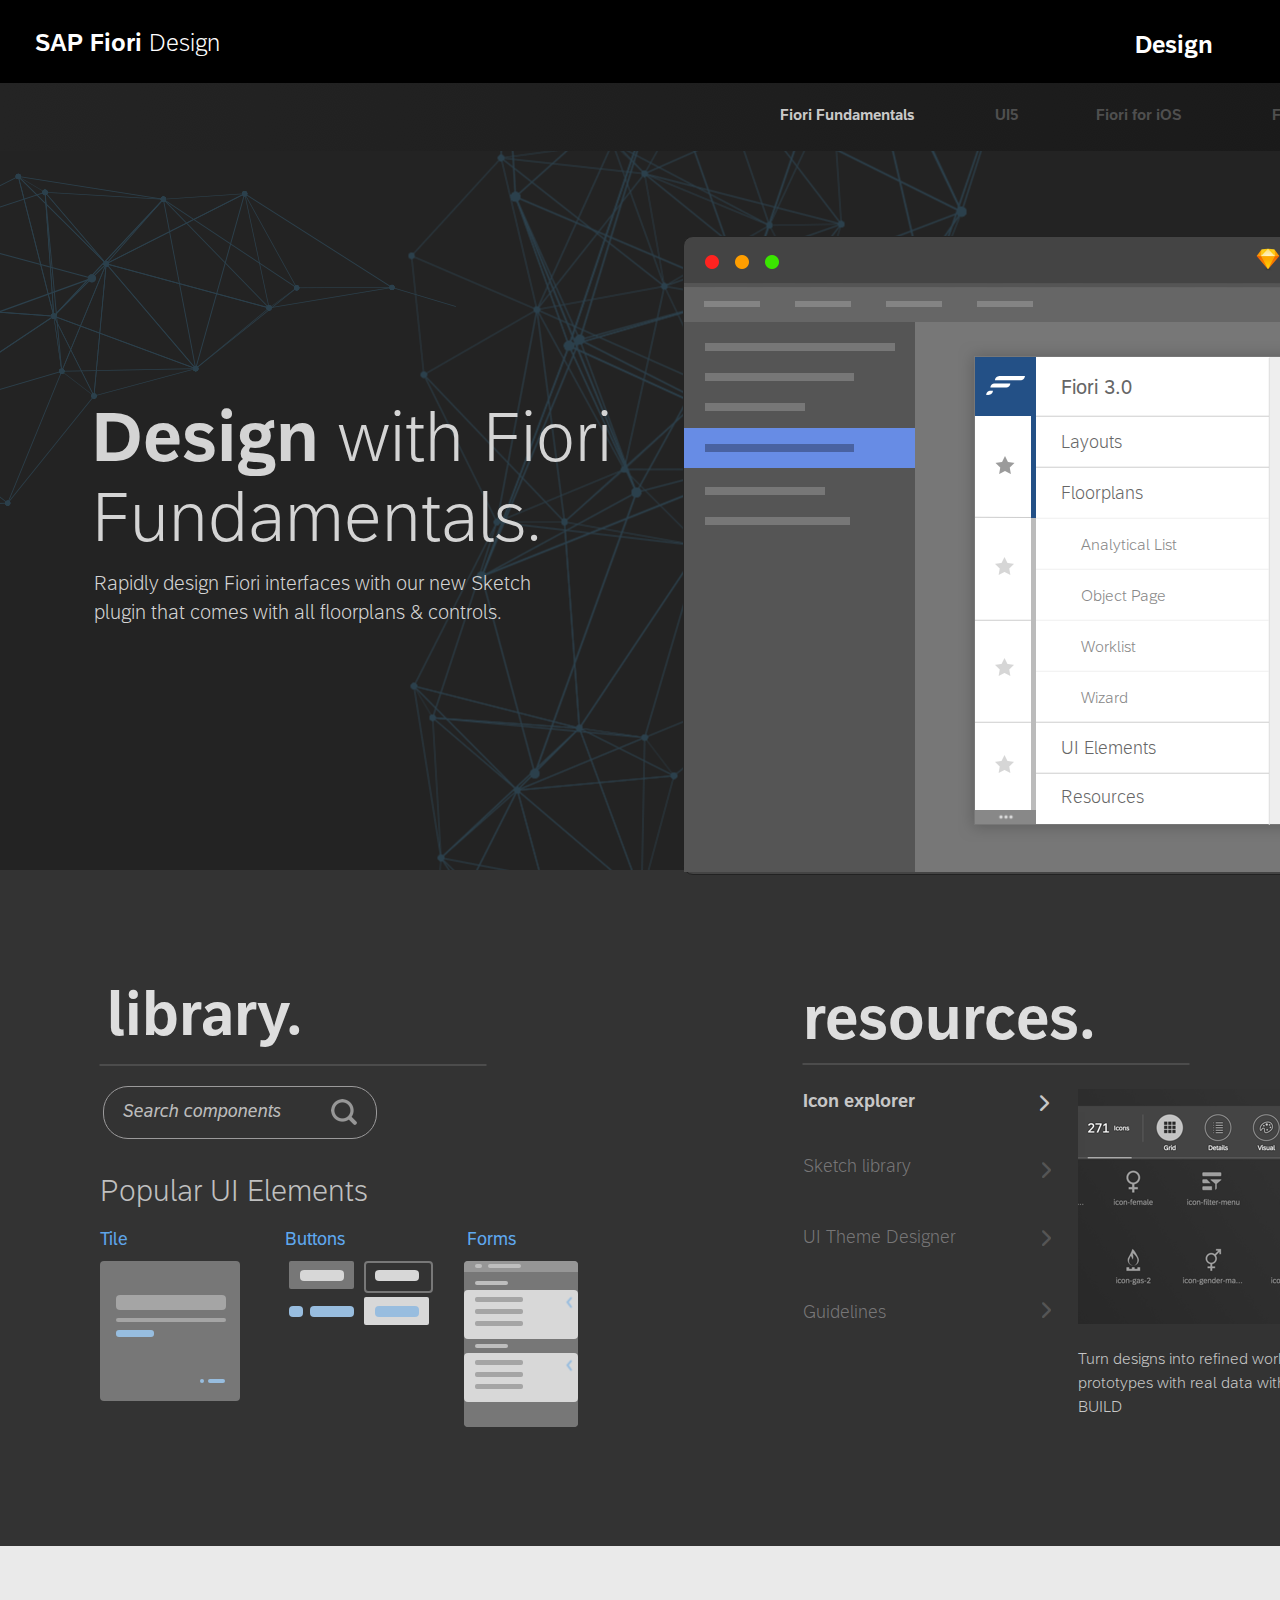
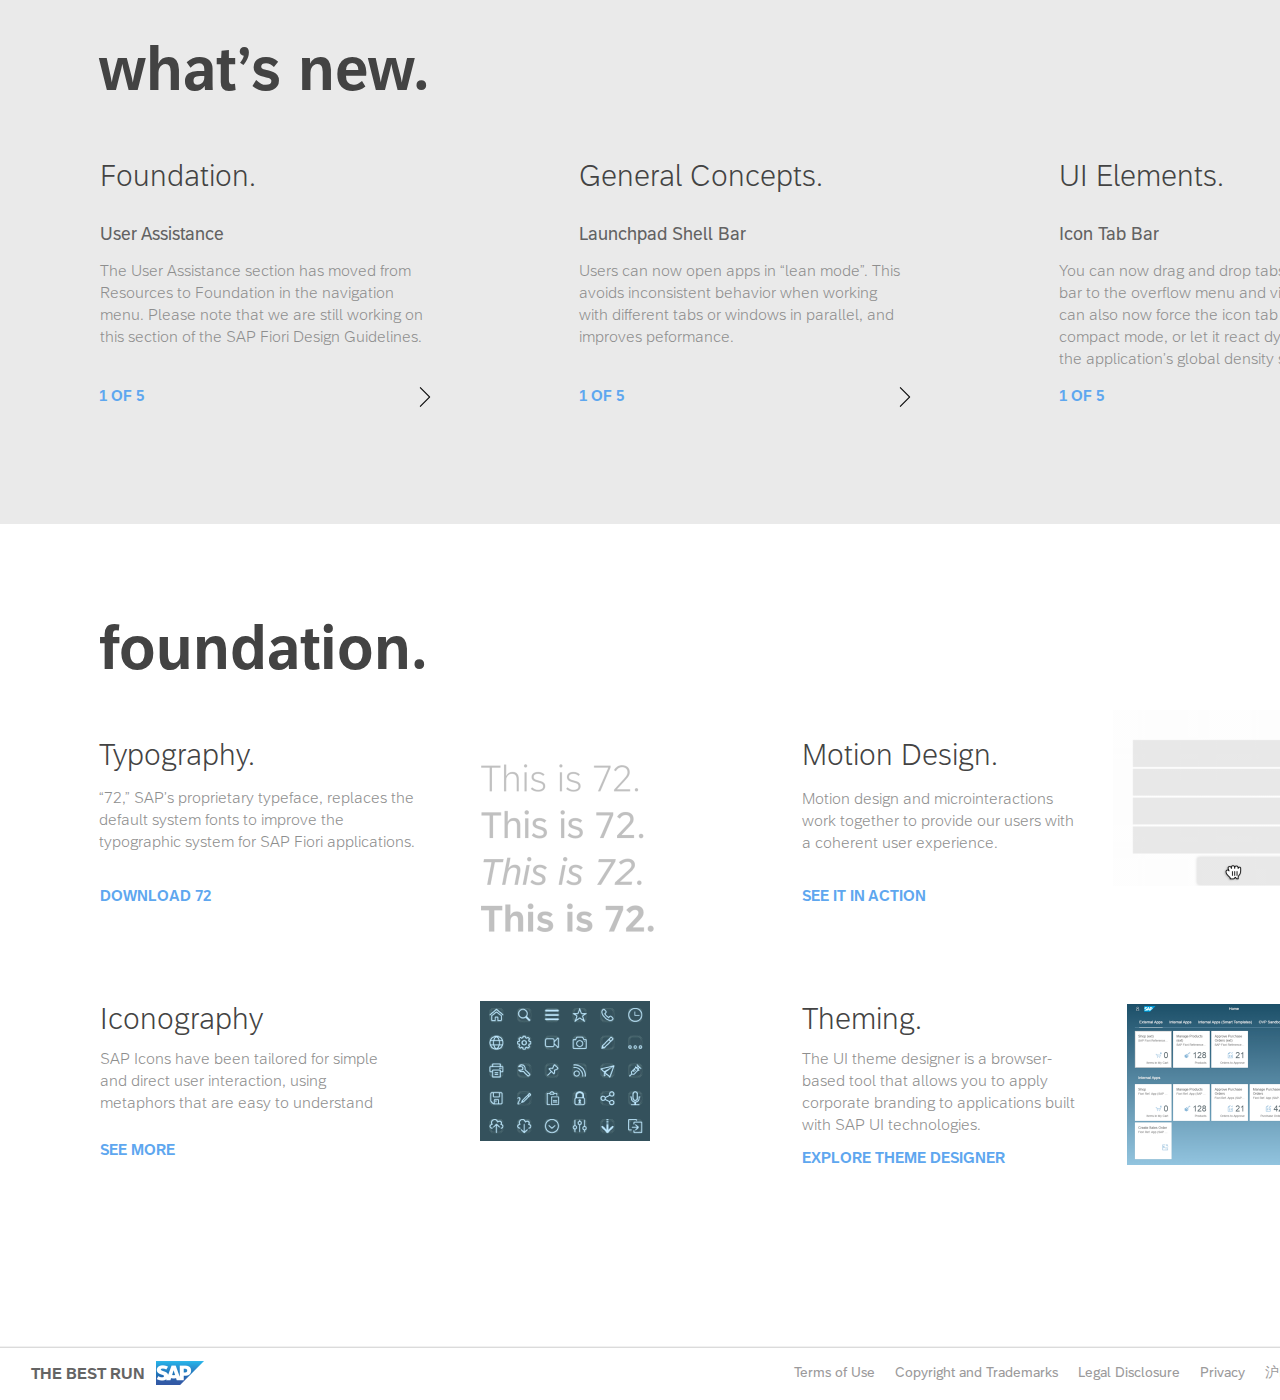
==== commit 7239746e: "good" ====
--- a/a2design.html
+++ b/a2design.html
@@ -175,7 +175,7 @@
                     </div>
                     <a href="index.html">
                         <div class="sapfioridesign">
-                            <span class="span1">SAP Fiori </span><span class="span2">Design </span>
+                            <span class="span1">SAP Fiori </span><span class="span2">Design</span>
                         </div>
                     </a>
                     <div class="design">
@@ -319,7 +319,7 @@
                         <img anima-src="./img/2-design-01.png" class="a011" src="[data-uri]"/>
                     </div>
                 </div>
-                <img anima-src="./img/3-develop-group-1443-copy-2.png" class="group1443copy" src="[data-uri]"/>
+                <img anima-src="./img/2-design-group-1443-copy.png" class="group1443copy" src="[data-uri]"/>
                 <div class="group4copy">
                     <div class="mask">
                     </div>
--- a/css/a2Design.css
+++ b/css/a2Design.css
@@ -29,7 +29,7 @@
   position            : relative;
   overflow            : hidden;
   margin              : 0px;
-  background-color    : rgba(255, 255, 255, 1.0);
+  background-color    : rgba(0, 0, 0, 1.0);
 }
 a {
   text-decoration     : none;
@@ -82,7 +82,7 @@
   line-height         : 80.0px;
 }
 .a2design .designwithfiorifu .span1 {
-  
+
 }
 .a2design .designwithfiorifu .span2 {
   font-family         : "72-Light", Helvetica, Arial, serif;
@@ -777,19 +777,19 @@
   line-height         : 22.0px;
 }
 .a2design .group3copy .shellfooter .u6caaicpu590709046015u53f72 .span1 {
-  
+
 }
 .a2design .group3copy .shellfooter .u6caaicpu590709046015u53f72 .span2 {
   font-family         : "72-Regular", Helvetica, Arial, serif;
 }
 .a2design .group3copy .shellfooter .u6caaicpu590709046015u53f72 .span3 {
-  
+
 }
 .a2design .group3copy .shellfooter .u6caaicpu590709046015u53f72 .span4 {
   font-family         : "72-Regular", Helvetica, Arial, serif;
 }
 .a2design .group3copy .shellfooter .u6caaicpu590709046015u53f72 .span5 {
-  
+
 }
 .a2design .group3copy .shellfooter .u6caaicpu590709046015u53f72 .span6 {
   font-family         : "72-Regular", Helvetica, Arial, serif;
@@ -1092,7 +1092,7 @@
   line-height         : 28.0px;
 }
 .a2design .group14 .sapfioridesign .span1 {
-  
+
 }
 .a2design .group14 .sapfioridesign .span2 {
   font-family         : "72-Light", Helvetica, Arial, serif;
@@ -1977,8 +1977,8 @@
 }
 .a2design .group1443copy {
   background-color    : rgba(255,255,255,0.0);
-  top                 : 31px;
-  height              : 738px;
+  top                 : 149px;
+  height              : 620px;
   width               : 536px;
   position            : absolute;
   margin              : 0;
@@ -2370,7 +2370,7 @@
   line-height         : 32.0px;
 }
 .a2design .group4copy .group4copy1 .group3 .overviewpage .span1 {
-  
+
 }
 .a2design .group4copy .group4copy1 .group3 .overviewpage .span2 {
   font-family         : "72-Light", Helvetica, Arial, serif;
@@ -2962,57 +2962,57 @@
 }
 @-webkit-keyframes anima-reveal {
   0%
-   
+
   {
       opacity: 0;
     }
-  
-    
+
+
   100%
-   
+
   {
       opacity: 1;
     }
 }
 @-moz-keyframes anima-reveal {
   0%
-   
+
   {
       opacity: 0;
     }
-  
-    
+
+
   100%
-   
+
   {
       opacity: 1;
     }
 }
 @-o-keyframes anima-reveal {
   0%
-   
+
   {
       opacity: 0;
     }
-  
-    
+
+
   100%
-   
+
   {
       opacity: 1;
     }
 }
 @keyframes anima-reveal {
   0%
-   
+
   {
       opacity: 0;
     }
-  
-    
+
+
   100%
-   
+
   {
       opacity: 1;
     }
-}+}
